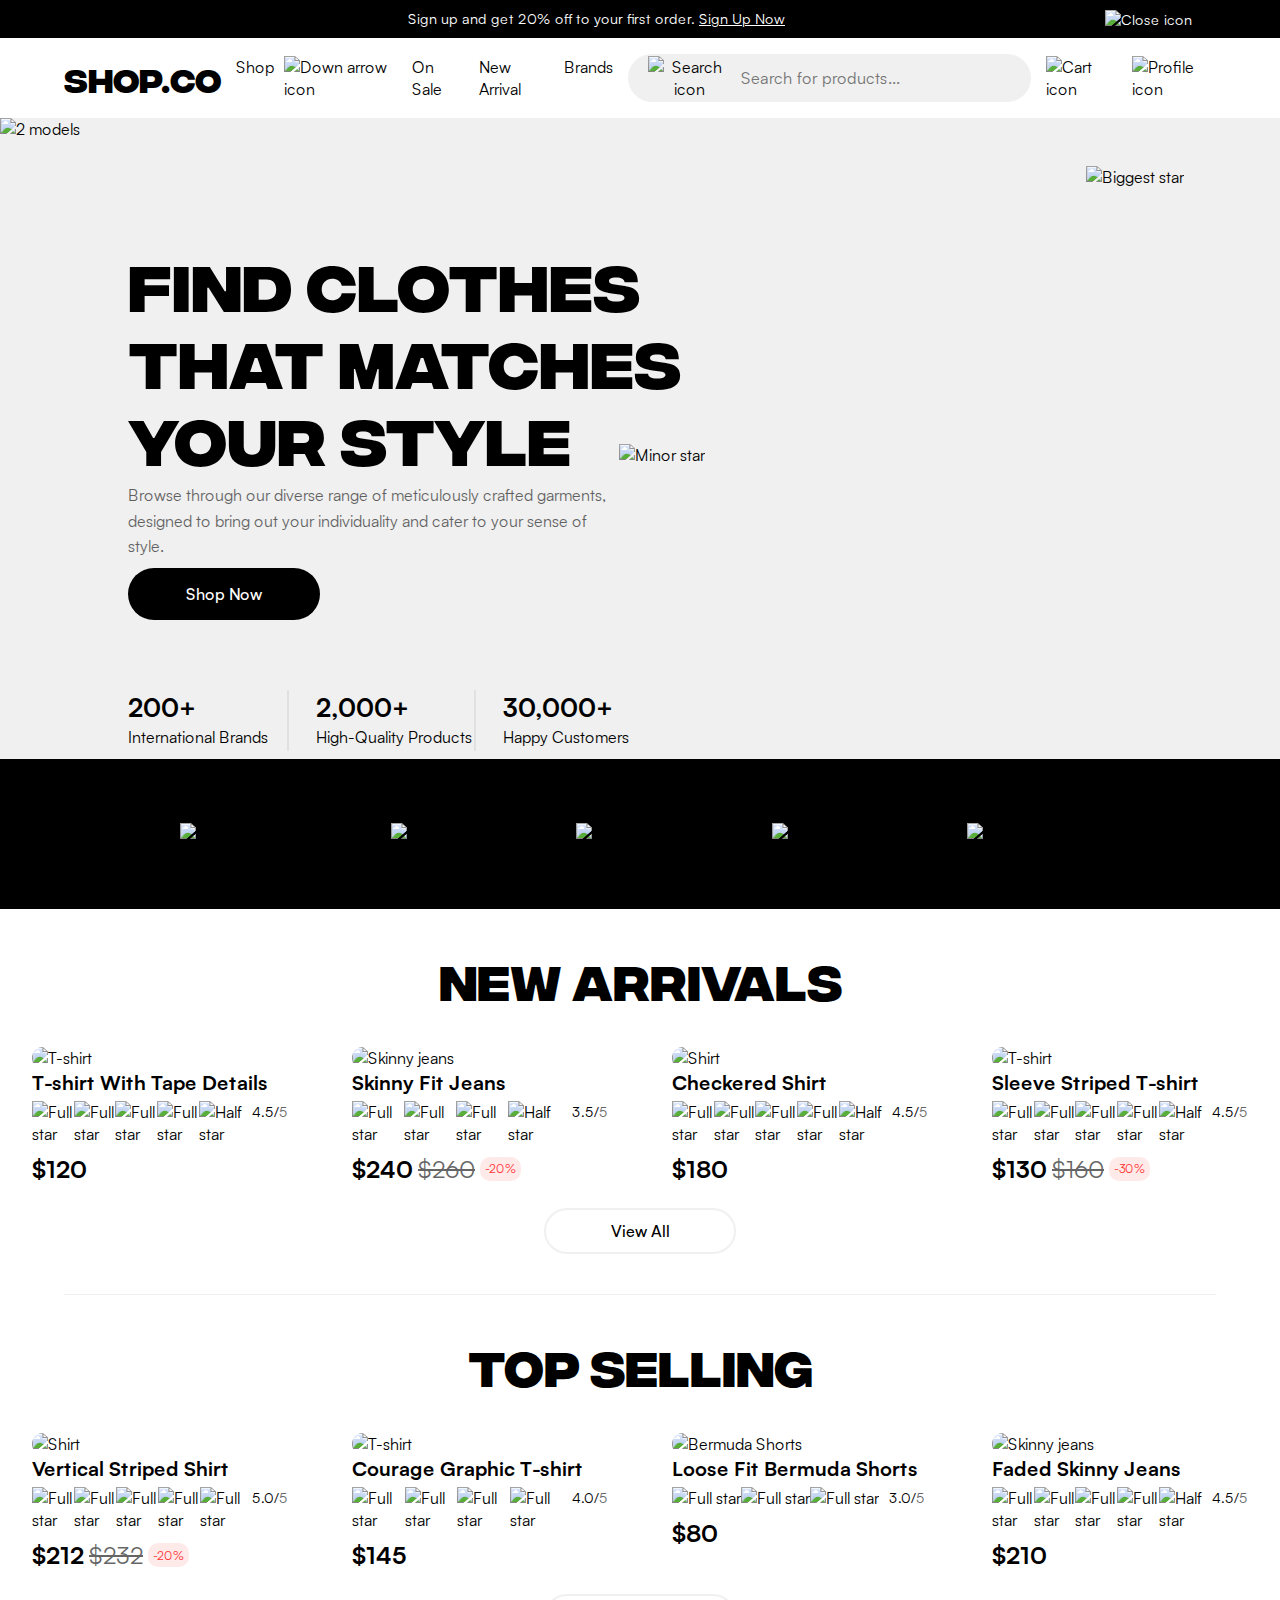
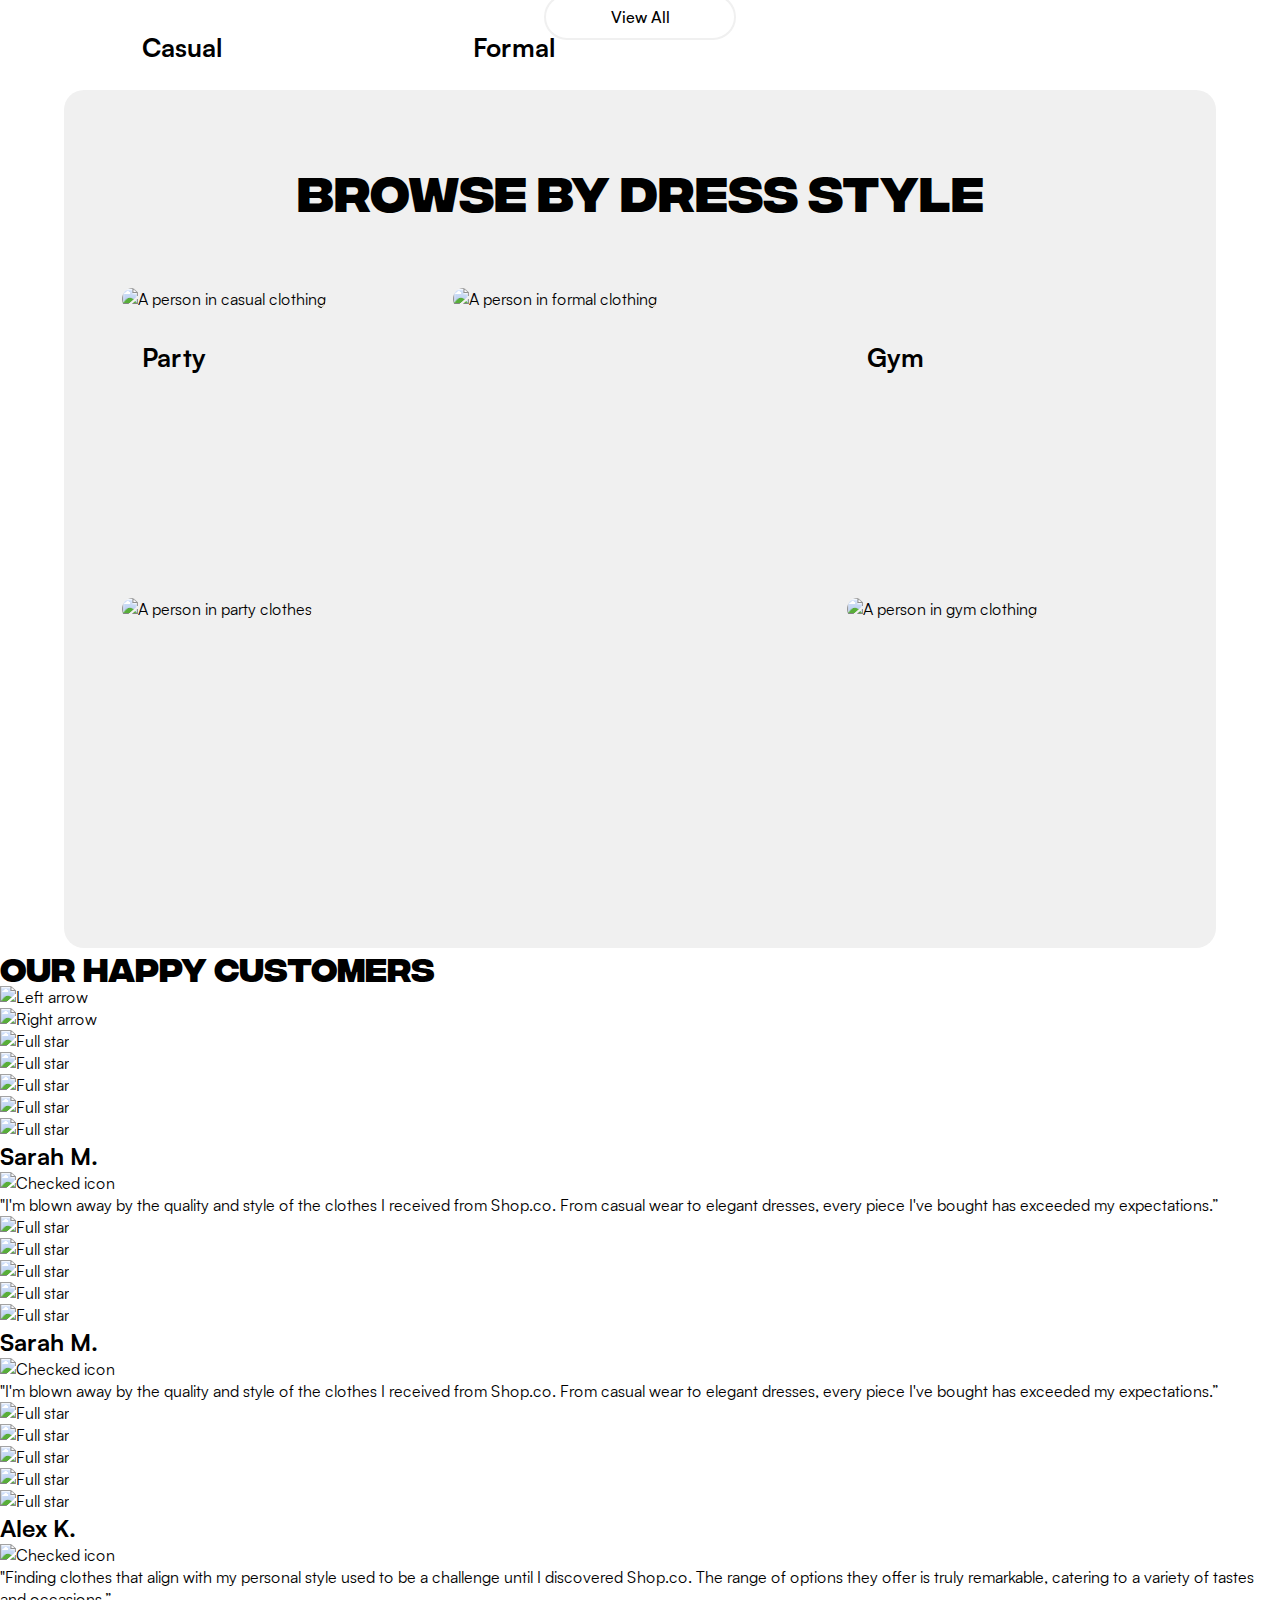
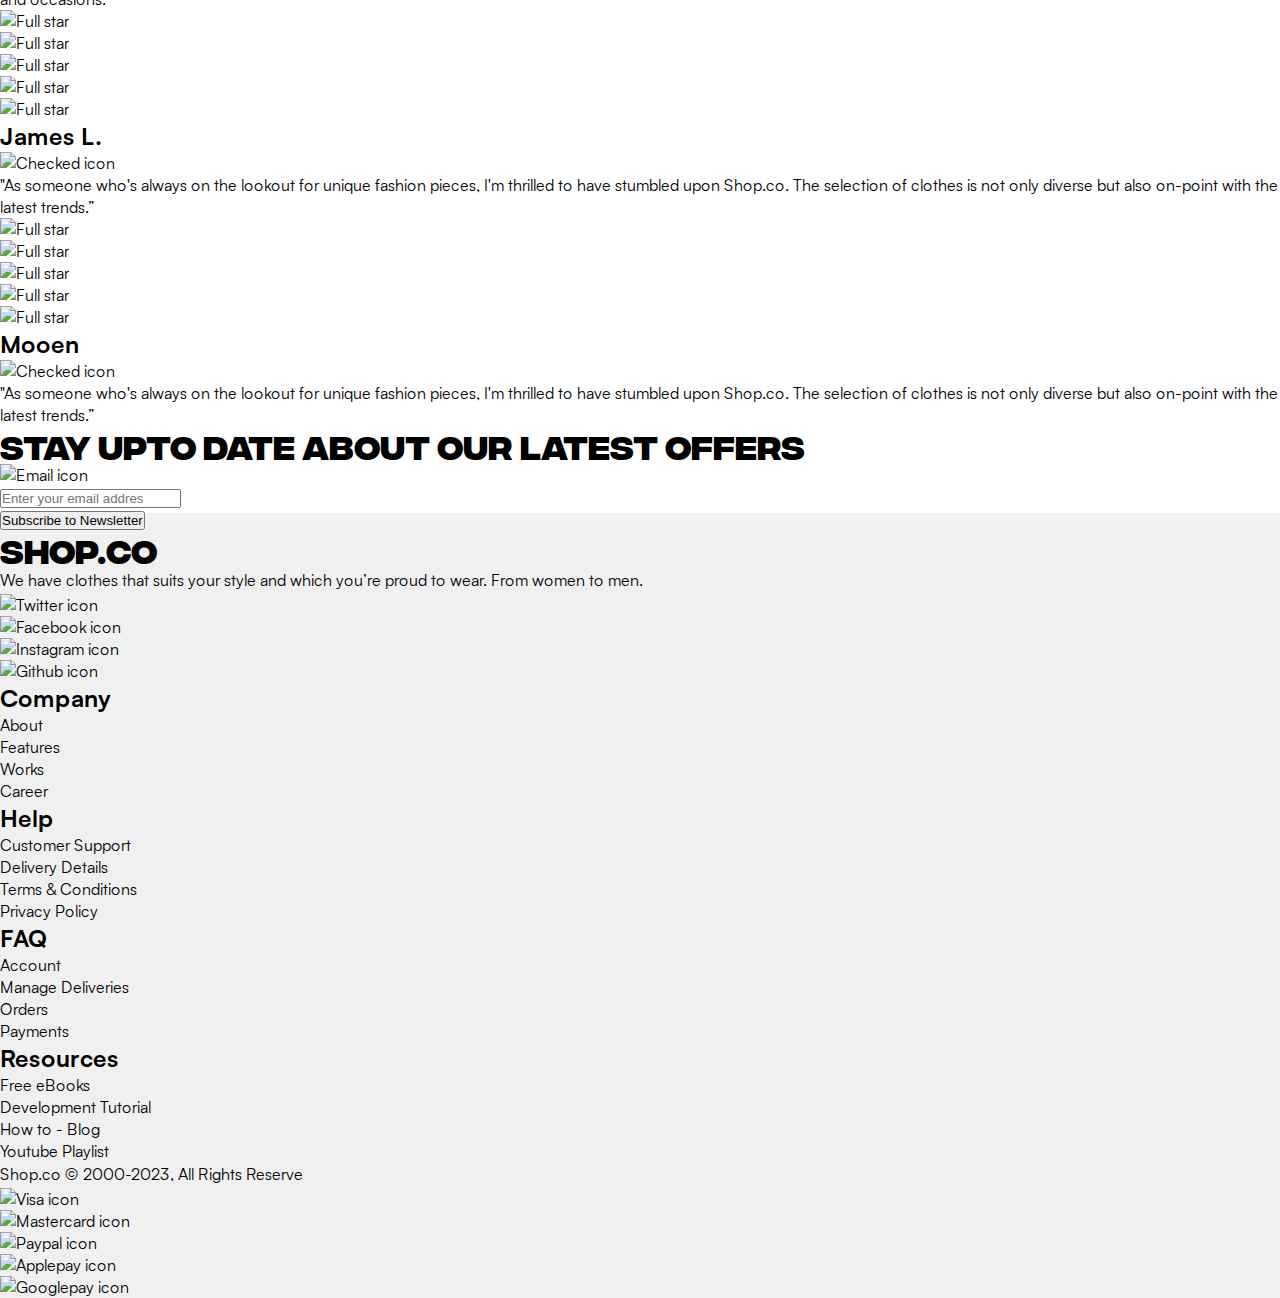
==== src/index.html @ 44ab6e9b "v1.5.2" ====
<!DOCTYPE html>
<html lang="pt-br">
<head>
    <meta charset="UTF-8">
    <meta name="viewport" content="width=device-width, initial-scale=1.0">
    <link rel="stylesheet" href="style.css">
    <link rel="shortcut icon" href="./assets/Logo.svg" type="image/x-icon">
    <title>SHOP.CO - Home</title>
</head>

<!--Header Section-->
<header id="header">
    <article class="promotion">
        <p>
            Sign up and get 20% off to your first order.
            <a href="#newsletter">Sign Up Now</a>
        </p>
        <figure>
            <img src="./assets/Close.svg" alt="Close icon"/>
        </figure>
    </article>

    <article class="header-main">
        <article class="logo-container">
            <figure>
                <img src="./assets/Menu_hamburguer.svg" alt="Menu icon"/>
            </figure>
            <h1 class="logo">SHOP.CO</h1>
        </article>
  
        <nav class="links">
            <ul>
                <li>
                    <div class="shop">
                        <a href="#">Shop</a>
                        <figure>
                            <img src="./assets/Down_arrow.svg" alt="Down arrow icon"/>
                        </figure>
                    </div>
                </li>
                <li><a href="#">On Sale</a></li>
                <li><a href="#">New Arrival</a></li>
                <li><a href="#">Brands</a></li>
            </ul>
        </nav>
  
        <form class="search-bar" action="/search">
            <div class="search-container">
                <figure>
                    <img src="./assets/Search.svg" alt="Search icon"/>
                </figure>
                <input type="text" name="q" placeholder="Search for products..."/>
            </div>
        </form>
  
        <aside class="icons">
            <figure><img src="./assets/Search_black.svg" alt="Search icon"/></figure>
            <figure><img src="./assets/Cart.svg" alt="Cart icon"/></figure>
            <figure><img src="./assets/Profile.svg" alt="Profile icon"/></figure>
        </aside>
    </article>
</header>

<body>
    <!--Presentation Section-->
    <section id="presentation">
        <article class="text-presentation">
            <h1>FIND CLOTHES THAT MATCHES YOUR STYLE</h1>
            <p class="text">
              Browse through our diverse range of meticulously crafted garments, designed
              to bring out your individuality and cater to your sense of style.
            </p>
        </article>
    
        <div class="button-shop">
            <a href="#">Shop Now</a>
        </div>
        <ul class="informations">
            <li>
                <h2>200+</h2>
                <p>International Brands</p>
            </li>
            <li>
                <h2>2,000+</h2>
                <p>High-Quality Products</p>
            </li>
            <li>
                <h2>30,000+</h2>
                <p>Happy Customers</p>
            </li>
        </ul>
    
        <article class="banner">
            <figure class="figure-banner">
                <img class="background-img" src="./assets/2_people.png" alt="2 models"/>
            </figure>
            <div class="stars">
                <figure><img src="./assets/Minor_star.svg" alt="Minor star"/></figure>
                <figure><img src="./assets/Biggest_star.svg" alt="Biggest star"/></figure>
            </div>
        </article>
    
        <article class="brands">
            <figure><img src="./assets/Versace.svg" alt="Versace logo"/></figure>
            <figure><img src="./assets/Zara.svg" alt="Zara logo"/></figure>
            <figure><img src="./assets/Gucci.svg" alt="Gucci logo"/></figure>
            <figure><img src="./assets/Prada.svg" alt="Prada logo"/></figure>
            <figure><img src="./assets/Calvin_Klein.svg" alt="Calvin Klein logo"/></figure>
            <figure><img src="./assets/Versace_mobile.svg" alt="Versace logo"/></figure>
            <figure><img src="./assets/Zara_mobile.svg" alt="Zara logo"/></figure>
            <figure><img src="./assets/Gucci_mobile.svg" alt="Gucci logo"/></figure>
            <figure><img src="./assets/Prada_mobile.svg" alt="Prada logo"/></figure>
            <figure><img src="./assets/CK_mobile.svg" alt="Calvin Klein logo"/></figure>
        </article>
    </section>
    
    <!--New Arrivals Section-->
    <section id="new-arrivals">
        <h1>New Arrivals</h1>
        <article class="products">
            <article class="product-1">
                <figure class="product-img">
                    <img src="./assets/image1_new.png" alt="T-shirt"/>
                </figure>
                <h2>T-shirt With Tape Details</h2>
                <ul class="rating">
                    <li>
                        <figure><img src="./assets/Full_star.svg" alt="Full star"/></figure>
                    </li>
                    <li>
                        <figure><img src="./assets/Full_star.svg" alt="Full star"/></figure>
                    </li>
                    <li>
                        <figure><img src="./assets/Full_star.svg" alt="Full star"/></figure>
                    </li>
                    <li>
                        <figure><img src="./assets/Full_star.svg" alt="Full star"/></figure>
                    </li>
                    <li>
                        <figure><img src="./assets/Half_star.svg" alt="Half star"/></figure>
                    </li>
                    <li>
                        <p>4.5/<span class="max-rating">5</span></p>
                    </li>
                </ul>
                <p class="price">$120</p>
            </article>

            <article class="product-2">
                <figure class="product-img">
                    <img src="./assets/image2_new.png" alt="Skinny jeans"/>
                </figure>
                <h2>Skinny Fit Jeans</h2>
                <ul class="rating">
                    <li>
                        <figure><img src="./assets/Full_star.svg" alt="Full star"/></figure>
                    </li>
                    <li>
                        <figure><img src="./assets/Full_star.svg" alt="Full star"/></figure>
                    </li>
                    <li>
                        <figure><img src="./assets/Full_star.svg" alt="Full star"/></figure>
                    </li>
                    <li>
                        <figure><img src="./assets/Half_star.svg" alt="Half star"/></figure>
                    </li>
                    <li>
                        <p>3.5/<span class="max-rating">5</span></p>
                    </li>
                </ul>
                <div class="price">
                    <p>$240</p>
                    <p>$260</p>
                    <p>-20%</p>
                </div>
            </article>

            <article class="product-3">
                <figure class="product-img">
                    <img src="./assets/image3_new.png" alt="Shirt"/>
                </figure>
                <h2>Checkered Shirt</h2>
                <ul class="rating">
                    <li>
                        <figure><img src="./assets/Full_star.svg" alt="Full star"/></figure>
                    </li>
                    <li>
                        <figure><img src="./assets/Full_star.svg" alt="Full star"/></figure>
                    </li>
                    <li>
                        <figure><img src="./assets/Full_star.svg" alt="Full star"/></figure>
                    </li>
                    <li>
                        <figure><img src="./assets/Full_star.svg" alt="Full star"/></figure>
                    </li>
                    <li>
                        <figure><img src="./assets/Half_star.svg" alt="Half star"/></figure>
                    </li>
                    <li>
                        <p>4.5/<span class="max-rating">5</span></p>
                    </li>
                </ul>
                <p class="price">$180</p>
            </article>

            <article class="product-4">
                <figure class="product-img">
                    <img src="./assets/image4_new.png" alt="T-shirt"/>
                </figure>
                <h2>Sleeve Striped T-shirt</h2>
                <ul class="rating">
                <li>
                    <figure><img src="./assets/Full_star.svg" alt="Full star"/></figure>
                </li>
                <li>
                    <figure><img src="./assets/Full_star.svg" alt="Full star"/></figure>
                </li>
                <li>
                    <figure><img src="./assets/Full_star.svg" alt="Full star"/></figure>
                </li>
                <li>
                    <figure><img src="./assets/Full_star.svg" alt="Full star"/></figure>
                </li>
                <li>
                    <figure><img src="./assets/Half_star.svg" alt="Half star" /></figure>
                </li>
                <li>
                    <p>4.5/<span class="max-rating">5</span></p>
                </li>
                </ul>
                <div class="price">
                    <p>$130</p>
                    <p>$160</p>
                    <p>-30%</p>
                </div>
            </article>
        </article>
        <a class="view-all" href="#">View All</a>
        <div class="bar"></div>
    </section>
    
    <!--Top Selling Section-->
    <section id="top-selling">
        <h1>Top Selling</h1>
        <article class="products">
            <article class="product-1">
                <figure class="product-img"><img src="./assets/image1_top.png" alt="Shirt"/></figure>
                <h2>Vertical Striped Shirt</h2>
                <ul class="rating">
                    <li>
                        <figure><img src="./assets/Full_star.svg" alt="Full star"/></figure>
                    </li>
                    <li>
                        <figure><img src="./assets/Full_star.svg" alt="Full star"/></figure>
                    </li>
                    <li>
                        <figure><img src="./assets/Full_star.svg" alt="Full star"/></figure>
                    </li>
                    <li>
                        <figure><img src="./assets/Full_star.svg" alt="Full star"/></figure>
                    </li>
                    <li>
                        <figure><img src="./assets/Full_star.svg" alt="Full star"/></figure>
                    </li>
                    <li>
                        <p>5.0/<span class="max-rating">5</span></p>
                    </li>
                </ul>
                <div class="price">
                    <p>$212</p>
                    <p>$232</p>
                    <p>-20%</p>
                </div>
            </article>

            <article class="product-2">
                <figure class="product-img"><img src="./assets/image2_top.png" alt="T-shirt"/></figure>
                <h2>Courage Graphic T-shirt</h2>
                <ul class="rating">
                    <li>
                        <figure><img src="./assets/Full_star.svg" alt="Full star"/></figure>
                    </li>
                    <li>
                        <figure><img src="./assets/Full_star.svg" alt="Full star"/></figure>
                    </li>
                    <li>
                        <figure><img src="./assets/Full_star.svg" alt="Full star"/></figure>
                    </li>
                    <li>
                        <figure><img src="./assets/Full_star.svg" alt="Full star"/></figure>
                    </li>
                    <li>
                        <p>4.0/<span class="max-rating">5</span></p>
                    </li>
                </ul>
                <p class="price">$145</p>
            </article>

            <article class="product-3">
                <figure class="product-img"><img src="./assets/image3_top.png" alt="Bermuda Shorts"/></figure>
                <h2>Loose Fit Bermuda Shorts</h2>
                <ul class="rating">
                    <li>
                        <figure><img src="./assets/Full_star.svg" alt="Full star"/></figure>
                    </li>
                    <li>
                        <figure><img src="./assets/Full_star.svg" alt="Full star"/></figure>
                    </li>
                    <li>
                        <figure><img src="./assets/Full_star.svg" alt="Full star"/></figure>
                    </li>
                    <li>
                        <p>3.0/<span class="max-rating">5</span></p>
                    </li>
                </ul>
                <p class="price">$80</p>
            </article>

            <article class="product-4">
                <figure class="product-img"><img src="./assets/image4_top.png" alt="Skinny jeans"/></figure>
                <h2>Faded Skinny Jeans</h2>
                <ul class="rating">
                    <li>
                        <figure><img src="./assets/Full_star.svg" alt="Full star"/></figure>
                    </li>
                    <li>
                        <figure><img src="./assets/Full_star.svg" alt="Full star"/></figure>
                    </li>
                    <li>
                        <figure><img src="./assets/Full_star.svg" alt="Full star"/></figure>
                    </li>
                    <li>
                        <figure><img src="./assets/Full_star.svg" alt="Full star"/></figure>
                    </li>
                    <li>
                        <figure><img src="./assets/Half_star.svg" alt="Half star"/></figure>
                    </li>
                    <li>
                        <p>4.5/<span class="max-rating">5</span></p>
                    </li>
                </ul>
                <p class="price">$210</p>
            </article>
        </article>
        <a class="view-all" href="#">View All</a>
    </section>

    <!--Browse Section-->
    <section id="browse">
        <h1>Browse by dress style</h1>
        <article class="categories">
            <article>
                <figure>
                    <img src="./assets/image1_category.png" alt="A person in casual clothing"/>
                    <figcaption>Casual</figcaption>
                </figure>
            </article>

            <article>
                <figure>
                    <img src="./assets/image2_category.png" alt="A person in formal clothing"/>
                    <figcaption>Formal</figcaption>
                </figure>
            </article>

            <article>
                <figure>
                    <img src="./assets/image3_category.png" alt="A person in party clothes"/>
                    <figcaption>Party</figcaption>
                </figure>
            </article>

            <article>
                <figure>
                    <img src="./assets/image4_category.png" alt="A person in gym clothing"/>
                    <figcaption>Gym</figcaption>
                </figure>
            </article>
        </article>
    </section>

    <!--Review Section-->
    <section id="review">
        <article class="title">
            <h1>Our happy customers</h1>
            <aside>
                <figure><img src="./assets/Arrow_left.svg" alt="Left arrow"/></figure>
                <figure><img src="./assets/Arrow_right.svg" alt="Right arrow"/></figure>
            </aside>
        </article>
    
        <article class="reviews">
            <article class="review-1 review">
                <ul class="stars">
                    <li>
                        <figure><img src="./assets/Full_star.svg" alt="Full star"/></figure>
                    </li>
                    <li>
                        <figure><img src="./assets/Full_star.svg" alt="Full star"/></figure>
                    </li>
                    <li>
                        <figure><img src="./assets/Full_star.svg" alt="Full star"/></figure>
                    </li>
                    <li>
                        <figure><img src="./assets/Full_star.svg" alt="Full star"/></figure>
                    </li>
                    <li>
                        <figure><img src="./assets/Full_star.svg" alt="Full star"/></figure>
                    </li>
                </ul>
                <div class="user">
                    <h2>Sarah M.</h2>
                    <figure><img src="./assets/Checked.svg" alt="Checked icon"/></figure>
                </div>
                <blockquote>
                    "I'm blown away by the quality and style of the clothes I received from
                    Shop.co. From casual wear to elegant dresses, every piece I've bought has
                    exceeded my expectations.”
                </blockquote>
            </article>
    
            <article class="review-2 review">
                <ul class="stars">
                    <li>
                        <figure><img src="./assets/Full_star.svg" alt="Full star"/></figure>
                    </li>
                    <li>
                        <figure><img src="./assets/Full_star.svg" alt="Full star"/></figure>
                    </li>
                    <li>
                        <figure><img src="./assets/Full_star.svg" alt="Full star"/></figure>
                    </li>
                    <li>
                        <figure><img src="./assets/Full_star.svg" alt="Full star"/></figure>
                    </li>
                    <li>
                        <figure><img src="./assets/Full_star.svg" alt="Full star"/></figure>
                    </li>
                </ul>
                <div class="user">
                    <h2>Sarah M.</h2>
                    <figure><img src="./assets/Checked.svg" alt="Checked icon"/></figure>
                </div>
                <blockquote>
                    "I'm blown away by the quality and style of the clothes I received from
                    Shop.co. From casual wear to elegant dresses, every piece I've bought has
                    exceeded my expectations.”
                </blockquote>
            </article>
    
            <article class="review-3 review">
                <ul class="stars">
                    <li>
                        <figure><img src="./assets/Full_star.svg" alt="Full star"/></figure>
                    </li>
                    <li>
                        <figure><img src="./assets/Full_star.svg" alt="Full star"/></figure>
                    </li>
                    <li>
                        <figure><img src="./assets/Full_star.svg" alt="Full star"/></figure>
                    </li>
                    <li>
                        <figure><img src="./assets/Full_star.svg" alt="Full star"/></figure>
                    </li>
                    <li>
                        <figure><img src="./assets/Full_star.svg" alt="Full star"/></figure>
                    </li>
                </ul>
                <div class="user">
                    <h2>Alex K.</h2>
                    <figure><img src="./assets/Checked.svg" alt="Checked icon"/></figure>
                </div>
                <blockquote>
                    "Finding clothes that align with my personal style used to be a challenge
                    until I discovered Shop.co. The range of options they offer is truly
                    remarkable, catering to a variety of tastes and occasions.”
                </blockquote>
            </article>
    
            <article class="review-4 review">
                <ul class="stars">
                    <li>
                        <figure><img src="./assets/Full_star.svg" alt="Full star"/></figure>
                    </li>
                    <li>
                        <figure><img src="./assets/Full_star.svg" alt="Full star"/></figure>
                    </li>
                    <li>
                        <figure><img src="./assets/Full_star.svg" alt="Full star"/></figure>
                    </li>
                    <li>
                        <figure><img src="./assets/Full_star.svg" alt="Full star"/></figure>
                    </li>
                    <li>
                        <figure><img src="./assets/Full_star.svg" alt="Full star"/></figure>
                    </li>
                </ul>
                <div class="user">
                    <h2>James L.</h2>
                    <figure><img src="./assets/Checked.svg" alt="Checked icon"/></figure>
                </div>
                <blockquote>
                    "As someone who's always on the lookout for unique fashion pieces, I'm
                    thrilled to have stumbled upon Shop.co. The selection of clothes is not
                    only diverse but also on-point with the latest trends.”
                </blockquote>
            </article>
    
            <article class="review-5 review">
                <ul class="stars">
                    <li>
                        <figure><img src="./assets/Full_star.svg" alt="Full star"/></figure>
                    </li>
                    <li>
                        <figure><img src="./assets/Full_star.svg" alt="Full star"/></figure>
                    </li>
                    <li>
                        <figure><img src="./assets/Full_star.svg" alt="Full star"/></figure>
                    </li>
                    <li>
                        <figure><img src="./assets/Full_star.svg" alt="Full star"/></figure>
                    </li>
                    <li>
                        <figure><img src="./assets/Full_star.svg" alt="Full star"/></figure>
                    </li>
                </ul>
                <div class="user">
                    <h2>Mooen</h2>
                    <figure><img src="./assets/Checked.svg" alt="Checked icon"/></figure>
                </div>
                <blockquote>
                    "As someone who's always on the lookout for unique fashion pieces, I'm
                    thrilled to have stumbled upon Shop.co. The selection of clothes is not
                    only diverse but also on-point with the latest trends.”
                </blockquote>
            </article>
        </article>
    </section>
    
    <script src="script.js"></script>
</body>

<!--Footer Section-->
<footer id="footer">
    <article class="newsletter">
        <h1>Stay upto date about our latest offers</h1>
        <form id="formEmail">
            <div class="email-container">
                <figure><img src="./assets/Email.svg" alt="Email icon"/></figure>
                <input type="email" id="inputEmail" placeholder="Enter your email addres"/>
            </div>
            <button id="emailBtn">Subscribe to Newsletter</button>
        </form>
    </article>

    <article class="informations">
        <article class="company-information">
            <h1>Shop.co</h1>
            <p>
                We have clothes that suits your style and which you’re proud to wear.
                From women to men.
            </p>
            <ul class="socials">
                <li>
                    <figure><a href="#"><img src="./assets/Twitter.svg" alt="Twitter icon"/></a></figure>
                </li>
                <li>
                    <figure><a href="#"><img src="./assets/Facebook.svg" alt=" Facebook icon"/></a></figure>
                </li>
                <li>
                    <figure><a href="#"><img src="./assets/Instagram.svg" alt="Instagram icon"/></a></figure>
                </li>
                <li>
                    <figure><a href="#"><img src="./assets/Github.svg" alt="Github icon"/></a></figure>
                </li>
            </ul>
        </article>

        <article class="company info-footer">
            <h2>Company</h2>
            <nav>
                <ul>
                    <li><a href="#">About</a></li>
                    <li><a href="#">Features</a></li>
                    <li><a href="#">Works</a></li>
                    <li><a href="#">Career</a></li>
                </ul>
            </nav>
        </article>

        <article class="help info-footer">
            <h2>Help</h2>
            <nav>
                <ul>
                    <li><a href="#">Customer Support</a></li>
                    <li><a href="#">Delivery Details</a></li>
                    <li><a href="#">Terms & Conditions</a></li>
                    <li><a href="#">Privacy Policy</a></li>
                </ul>
            </nav>
        </article>

        <article class="faq info-footer">
            <h2>FAQ</h2>
            <nav>
                <ul>
                    <li><a href="#">Account</a></li>
                    <li><a href="#">Manage Deliveries</a></li>
                    <li><a href="#">Orders</a></li>
                    <li><a href="#">Payments</a></li>
                </ul>
            </nav>
        </article>

        <article class="resources info-footer">
            <h2>Resources</h2>
            <nav>
                <ul>
                    <li><a href="#">Free eBooks</a></li>
                    <li><a href="#">Development Tutorial</a></li>
                    <li><a href="#">How to - Blog</a></li>
                    <li><a href="#">Youtube Playlist</a></li>
                </ul>
            </nav>
        </article>
    </article>

    <aside class="last">
        <p>Shop.co &copy; 2000-2023, All Rights Reserve</p>
        <div class="payments-methods">
            <figure><img src="./assets/Visa.svg" alt="Visa icon"/></figure>
            <figure><img src="./assets/Mastercard.svg" alt="Mastercard icon"/></figure>
            <figure><img src="./assets/Paypal.svg" alt="Paypal icon"/></figure>
            <figure><img src="./assets/Apple_pay.svg" alt="Applepay icon"/></figure>
            <figure><img src="./assets/Google_pay.svg" alt="Googlepay icon"/></figure>
        </div>
    </aside>
</footer>
</html>
---- src/style.css ----
/**
 * @license
 *
 * Font Family: Satoshi
 * Designed by: Deni Anggara
 * URL: https://www.fontshare.com/fonts/satoshi
 * © 2022 Indian Type Foundry
 *
 * Font Styles:
 * Satoshi Variable(Variable font)
 * Satoshi Variable Italic(Variable font)
 * Satoshi Light
 * Satoshi Light Italic
 * Satoshi Regular
 * Satoshi Italic
 * Satoshi Medium
 * Satoshi Medium Italic
 * Satoshi Bold
 * Satoshi Bold Italic
 * Satoshi Black
 * Satoshi Black Italic
 *
*/

/**
* This is a variable font
* You can controll variable axes as shown below:
* font-variation-settings: 'wght' 900.0;
*
* available axes:

* 'wght' (range from 300.0 to 900.0)

*/

/*variables*/

@font-face {
    font-family: "Satoshi-Variable";
    src: url("fonts/Satoshi/Satoshi-Variable.woff2") format("woff2"),
      url("fonts/Satoshi/Satoshi-Variable.woff") format("woff"),
      url("fonts/Satoshi/Satoshi-Variable.ttf") format("truetype");
    font-weight: 300 900;
    font-display: swap;
    font-style: normal;
}

@font-face {
    font-family: "Integral-Bold";
    src: url("fonts/Integral_CF/Fontspring-DEMO-integralcf-bold.otf")
      format("opentype");
    font-weight: 700;
    font-display: swap;
    font-style: normal;
}

:root {
    --white-color: #fff;
    --black-color: #000;
    --gray-color: #f0f0f0;
  
    --font-primary: "Satoshi-Variable";
    --font-secondary: "Integral-Bold";
  }

/*reset*/

* {
    margin: 0;
    padding: 0;
    box-sizing: border-box;
}
  
  body {
    font-family: var(--font-primary);
    background: var(--white-color);
    color: var(--black-color);
}
  
  ul {
    list-style: none;
}
  
  a {
    color: var(--black-color);
    text-decoration: none;
}

/*typography*/

h1 {
    font-family: var(--font-secondary);
    font-weight: bold;
}
  
  p {
    line-height: 1.6;
}

/*header*/

header {
    & .promotion {
        height: 34px;
        background-color: var(--black-color);
        color: var(--white-color);
        display: flex;
        justify-content: center;
        align-items: center;
        font-size: clamp(0.8rem, 2vw, 0.9rem);
  
        & a {
            color: var(--white-color);
            text-decoration: underline;
        }
  
        & figure {
            display: none;
        }
    }
  
    & .header-main {
        display: flex;
        align-items: center;
        justify-content: space-between;
        max-width: 90%;
        height: 80px;
        margin: 0 auto;
    
        & .logo-container {
            display: flex;
            gap: 25px;
            align-items: center;
            height: 30px;
    
            & figure {
                display: flex;
                align-items: end;
                height: 100%;
                & img {
                    width: 24px;
                    height: 24px;
                    cursor: pointer;
                }
            }
  
            & .logo {
                height: auto;
                font-size: clamp(1.7rem, 3vw, 2rem);
            }
        }
  
        & .icons {
            display: flex;
            gap: 15px;
    
            & figure {
                & img {
                    width: 24px;
                    height: 24px;
                    cursor: pointer;
                }
            }
        }
  
        & .links {
            display: none;
        }
    
        & .search-bar {
            text-align: center;
            display: none;
        }
    }
}
  
@media screen and (min-width: 991.88px) {
    header {
        & .promotion {
            height: 38px;
            & figure {
                display: flex;
                position: relative;
                left: 25%;
                cursor: pointer;
            }
        }
  
        & .header-main {
            justify-content: space-around;
            gap: 15px;
    
            & .logo-container {
                & figure {
                    display: none;
                }
            }
  
            & .links {
                display: flex;

                & ul {
                    display: flex;
                    gap: 20px;
                    & li {
                        & .shop {
                            display: flex;
                            gap: 10px;
                            cursor: pointer;
                        }
                    }
                }
            }
  
            & .search-bar {
                display: flex;
                min-width: clamp(10%, 40vw, 35%);
        
                & .search-container {
                    display: flex;
                    background-color: var(--gray-color);
                    height: 48px;
                    border-radius: 40px;
                    align-items: center;
                    width: 100%;
        
                    & figure {
                        padding-left: 20px;
                    }
    
                    & input {
                        height: 30px;
                        padding: 0 10px;
                        border: none;
                        background-color: transparent;
                        font-family: "Satoshi-Variable";
                        font-size: 1.02rem;
                        outline: none;
                        width: 90%;
                    }
                }
            }
  
            & .icons {
                & figure:nth-child(1) {
                    display: none;
                }
            }
        }
    }
}

/*presentation*/

#presentation {
    background-color: var(--gray-color);
    display: flex;
    flex-direction: column;
  
    & .text-presentation {
        max-width: 90%;
        margin: 0 auto;
        & h1 {
            font-size: clamp(2.25rem, 5vw, 4rem);
            padding: 50px 40px 10px 0;
        }
  
        & p.text {
            padding: 0 10px 20px 0;
            font-size: clamp(0.875rem, 2vw, 1rem);
            opacity: 60%;
        }
    }
  
    & .button-shop {
        width: 90%;
        margin: 0 auto;
        & a {
            height: 52px;
            background-color: var(--black-color);
            border-radius: 50px;
            display: flex;
            justify-content: center;
            align-items: center;
            font-weight: 500;
            cursor: pointer;
            color: var(--white-color);
        }
    }
  
    & .informations {
        display: flex;
        margin: 0 auto;
        flex-wrap: wrap;
        justify-content: center;
        padding-top: 20px;
    
        & li:nth-child(1),
        li:nth-child(2) {
            min-width: 40%;
            max-width: 50%;
        }
  
        & li:nth-child(1) {
            border-right: 2px solid #00000010;
            padding-right: 8%;
        }
    
        & li:nth-child(2) {
            padding-left: 10%;
        }
  
        & li:nth-child(3) {
            max-width: 100%;
            margin: 0 auto;
            padding-top: 20px;
        }
  
        & li {
            & h2 {
                font-size: clamp(1.5rem, 2vw, 2.5rem);
            }
  
            & p {
                font-size: clamp(0.75rem, 2vw, 1rem);
            }
        }
    }
  
    & .banner {
        max-height: 448px;
        & .figure-banner {
            height: 448px;
            max-width: 100%;
            & .background-img {
                width: 100%;
                height: 448px;
                object-fit: cover;
                object-position: 89%;
            }
        }
  
        & .stars {
            display: flex;
            max-width: clamp(85%, 50vh, 90%);
            min-height: 150px;
            margin: 0 auto;
            justify-content: end;
            position: relative;
            top: -400px;
  
            & figure {
                & img {
                    width: auto;
                }
            }
  
            & figure:nth-child(1) {
                align-self: flex-end;
                padding-right: 225px;
                & img {
                    max-width: 44px;
                }
            }
  
            & figure:nth-child(2) {
                & img {
                    max-width: 76px;
                }
            }
        }
    }
  
    & .brands {
        background-color: var(--black-color);
        display: flex;
        justify-content: center;
        gap: 15px 8%;
        align-items: center;
        height: 150px;
        flex-wrap: wrap;
        padding: 40px 0;
    
        & figure:nth-child(1),
        figure:nth-child(2),
        figure:nth-child(3),
        figure:nth-child(4),
        figure:nth-child(5) {
            display: none;
        }
    }
}
  
@media screen and (min-width: 991.88px) {
    #presentation {
        & .text-presentation {
            max-width: 60%;
            padding: 115px 40px 0 10%;
            margin: 0;
            & h1 {
                padding: 10px 0;
                height: 250px;
            }
  
            & p.text {
                padding: 0;
                padding-right: 20%;
                height: 85px;
            }
        }
  
        & .button-shop {
            max-width: clamp(250px, 100vw, 25%);
            margin: 0;
            padding-left: 10%;
        }
  
        & .informations {
            max-width: 55%;
            margin: 0;
            justify-content: start;
            flex-wrap: nowrap;
            padding: 70px 40px 8px 10%;
            gap: 5%;
  
            & li {
                padding: 0 !important;
                border-right: 2px solid #00000010 !important;
                min-width: 30% !important;
                max-width: 30% !important;
    
                & h2 {
                    width: 100%;
                }
    
                & p {
                    width: 100%;
                }
            }
  
            & li:nth-child(3) {
                margin: 0;
                border: none !important;
            }
        }
  
        .text-presentation,
        .button-shop,
        .informations {
            position: relative;
            z-index: 2;
        }
  
        & .banner {
            position: absolute;
            width: 100%;
            height: 100%;
            z-index: 1;
    
            & figure {
                height: 100%;
    
                & .background-img {
                    height: 663px !important;
                }
            }
  
            & .stars {
                min-height: 300px;
    
                & figure:nth-child(1) {
                    align-self: flex-end;
                    padding-right: 35%;
                    & img {
                        max-width: initial;
                    }
                }
    
                & figure:nth-child(2) {
                    & img {
                        max-width: initial;
                    }
                }
            }
        }
  
        & .brands {
            background-color: var(--black-color);
            display: flex;
            justify-content: center;
            gap: 15px 8%;
            align-items: center;
            flex-wrap: wrap;
            padding: 40px 0;
  
            & figure:nth-child(1),
            figure:nth-child(2),
            figure:nth-child(3),
            figure:nth-child(4),
            figure:nth-child(5) {
                display: flex;
            }
  
            & figure:nth-child(6),
            figure:nth-child(7),
            figure:nth-child(8),
            figure:nth-child(9),
            figure:nth-child(10) {
                display: none;
            }
        }
    }
}
  
@media screen and (min-width: 1422.88px) {
    & .text-presentation {
        padding-top: 70px !important;
    }
  
    & li {
        & h2 {
            font-size: 40px !important;
        }
  
        & p {
            font-size: 16px !important;
        }
    }
  
    .informations {
        padding-bottom: 55px !important;
    }
}

/*new arrivals*/

#new-arrivals {
    display: flex;
    flex-wrap: wrap;
  
    & h1 {
        padding: 40px 0;
        text-align: center;
        min-width: 100%;
        flex-grow: 2;
        font-size: clamp(32px, 4vw, 48px);
    }
  
    & .products {
        display: flex;
        width: 100%;
        overflow: hidden;
        position: relative;
        justify-content: space-around;
        margin-bottom: 20px;
  
        & .product-3,
        .product-4 {
            display: none;
        }
  
        & .product-1,
        .product-2 {
            display: flex;
            flex-direction: column;
            max-width: 50%;
        }
  
        & .product-img {
            & img {
                min-width: 100%;
                height: 200px;
                border-radius: 20px;
            }
        }
  
        & .product-1 {
            margin: 0 20px;
        }
  
        & h2 {
            font-size: clamp(16px, 2vw, 20px);
        }
  
        & .rating {
            display: flex;
            margin: 5px 0;
    
            & p {
                margin-left: 10px;
                font-size: clamp(12px, 2vw, 14px);
    
                & span {
                    opacity: 60%;
                }
            }
        }
  
        & .price {
            font-size: clamp(20px, 2vw, 24px);
        }
  
        & p.price,
        div.price > p:nth-child(1) {
            font-weight: 700;
        }
  
        & div.price > p:nth-child(2) {
            text-decoration: line-through;
            opacity: 60%;
        }
  
        & div.price > p:nth-child(3) {
            font-size: clamp(10px, 2vw, 12px);
            align-self: center;
            color: #ff3333;
            background-color: #ff33331a;
            padding: 2.5px 5px;
            border-radius: 10px;
        }
  
        & div.price {
            display: flex;
            gap: 5px;
        }
    }
  
    & .view-all {
        width: 90%;
        border: 2px solid var(--gray-color);
        border-radius: 30px;
        margin: 0 auto;
        text-align: center;
        padding: 10px 0;
        font-weight: 500;
        font-size: clamp(14px, 2vw, 16px);
    }
  
    & .bar {
        width: 90%;
        margin: 0 auto;
        padding-bottom: 40px;
        border-bottom: 1px solid var(--gray-color);
    }
  }
  
@media screen and (min-width: 991.88px) {
    #new-arrivals {
        & .products {
            & .product-3,
            .product-4 {
                display: flex;
                flex-direction: column;
            }
  
            & .product-1 {
                margin: 0;
            }
  
            & .product-1,
            .product-2,
            .product-3,
            .product-4 {
                width: 20%;
            }
  
            & .product-img {
                width: 100%;
                & img {
                    width: 100%;
                    height: 225px;
                    border-radius: 20px;
                }
            }
        }
  
        & .view-all {
            width: 15%;
        }
    }
}
  
@media screen and (min-width: 1396.88px) {
    #new-arrivals {
        & .products {
            & .product-1,
            .product-2,
            .product-3,
            .product-4 {
                width: 20%;
            }
  
            & .product-img {
                width: 100%;
                & img {
                    height: 300px;
                }
            }
        }
    }
}

/*top selling*/

#top-selling {
    display: flex;
    flex-wrap: wrap;
  
    & h1 {
        padding: 40px 0;
        text-align: center;
        min-width: 100%;
        flex-grow: 2;
        font-size: clamp(32px, 4vw, 48px);
    }
  
    & .products {
        display: flex;
        width: 100%;
        overflow: hidden;
        position: relative;
        justify-content: space-around;
        margin-bottom: 20px;
  
        & .product-3,
        .product-4 {
            display: none;
        }
  
        & .product-1,
        .product-2 {
            display: flex;
            flex-direction: column;
            max-width: 50%;
        }
  
        & .product-img {
            & img {
                min-width: 100%;
                height: 200px;
                border-radius: 20px;
            }
        }
  
        & .product-1 {
            margin: 0 20px;
        }
  
        & h2 {
            font-size: clamp(16px, 2vw, 20px);
        }
  
        & .rating {
            display: flex;
            margin: 5px 0;
    
            & p {
                margin-left: 10px;
                font-size: clamp(12px, 2vw, 14px);
    
                & span {
                    opacity: 60%;
                }
            }
        }
  
        & .price {
            font-size: clamp(20px, 2vw, 24px);
        }
  
        & p.price,
        div.price > p:nth-child(1) {
            font-weight: 700;
        }
  
        & div.price > p:nth-child(2) {
            text-decoration: line-through;
            opacity: 60%;
        }
  
        & div.price > p:nth-child(3) {
            font-size: clamp(10px, 2vw, 12px);
            align-self: center;
            color: #ff3333;
            background-color: #ff33331a;
            padding: 2.5px 5px;
            border-radius: 10px;
        }
  
        & div.price {
            display: flex;
            gap: 5px;
        }
    }
  
    & .view-all {
        width: 90%;
        border: 2px solid var(--gray-color);
        border-radius: 30px;
        margin: 0 auto;
        text-align: center;
        padding: 10px 0;
        font-weight: 500;
        font-size: clamp(14px, 2vw, 16px);
    }
}
  
@media screen and (min-width: 991.88px) {
    #top-selling {
        & .products {
            & .product-3,
            .product-4 {
                display: flex;
                flex-direction: column;
            }
  
            & .product-1 {
                margin: 0;
            }
  
            & .product-1,
            .product-2,
            .product-3,
            .product-4 {
                width: 20%;
            }
  
            & .product-img {
                width: 100%;
                & img {
                    width: 100%;
                    height: 225px;
                    border-radius: 20px;
                }
            }
        }
  
        & .view-all {
            width: 15%;
        }
    }
  
    @media screen and (min-width: 1396.88px) {
        #top-selling {
            & .products {
                & .product-1,
                .product-2,
                .product-3,
                .product-4 {
                    width: 20%;
                }
  
                & .product-img {
                    width: 100%;
                    & img {
                        height: 300px;
                    }
                }
            }
        }
    }
}

/*browse*/

#browse {
    display: flex;
    flex-direction: column;
    width: 90%;
    margin: 0 auto;
    background-color: var(--gray-color);
    border-radius: 20px;
    margin-top: 50px;
  
    & h1 {
        padding: 40px 0;
        text-align: center;
        width: 80%;
        margin: 0 auto;
        flex-grow: 2;
        font-size: clamp(32px, 4vw, 48px);
    }
  
    & .categories {
        width: 100%;
  
        & figure {
            width: 90%;
            height: 210px;
            margin: 0 auto;
  
            & img {
                width: 100%;
                height: 190px;
                object-fit: cover;
                border-radius: 15px;
            }
  
            & figcaption {
                font-weight: 700;
                position: relative;
                top: -200px;
                font-size: clamp(24px, 2vw, 36px);
                padding: 20px;
            }
        }
    }
}
  
@media screen and (min-width: 991.88px) {
    #browse {
        flex-wrap: wrap;
  
        & h1 {
            padding: 70px 0;
        }
  
        & .categories {
            display: flex;
            flex-wrap: wrap;
            width: 90%;
            margin: 0 auto;
            gap: 0 15px;
            padding-bottom: 40px;
            justify-content: space-between;
    
            & article:nth-child(1),
            article:nth-child(4) {
                width: 30%;
            }
    
            & article:nth-child(2),
            article:nth-child(3) {
                width: 68%;
                justify-content: start;
            }
    
            & article {
                & figure {
                    margin: 0;
                    width: 100%;
                    height: 310px;
        
                    & img {
                        width: 100%;
                        height: 290px;
                    }
        
                    & figcaption {
                        top: -300px;
                    }
                }
            }
        }
    }
}

/*reviews*/

#reviews {
    width: 100%;
    display: flex;
    flex-direction: column;
    margin: 0 auto;
    padding: 50px 5%;
  
    & .title {
        display: flex;
        justify-content: space-between;
        width: 90%;
        margin: 0 auto;
  
        & h1 {
            font-size: clamp(32px, 2vw, 48px);
            width: 80%;
        }
  
        & aside {
            width: 70px;
            display: flex;
            align-items: end;
            justify-content: space-between;
    
            & figure {
                & img {
                    width: 24px;
                    height: 24px;
                }
            }
        }
    }
  
    & .reviews {
        margin-top: 30px;
        & .review {
            border: 1px solid var(--gray-color);
            padding: 20px;
            margin-bottom: 20px;
            border-radius: 30px;
    
            & .stars {
                display: flex;
                margin-bottom: 10px;
                gap: 3px;
    
                & li {
                    & figure {
                        & img {
                            width: 20px;
                            height: 20px;
                        }
                    }
                }
            }
    
            & .user {
                width: 150px;
                display: flex;
                align-items: center;
    
                & h2 {
                    font-size: clamp(16px, 2vw, 20px);
                    margin-right: 10px;
                    margin-bottom: 5px;
                }
            }
    
            & blockquote {
                font-size: clamp(14px, 2vw, 16px);
                opacity: 60%;
            }
        }
  
        & .review-2,
        .review-3,
        .review-4,
        .review-5 {
            display: none;
        }
    }
}
  
@media screen and (min-width: 991.88px) {
    #reviews {
        flex-direction: row;
        flex-wrap: wrap;
        padding: 60px 0;
        gap: 40px;
  
        & .reviews {
            display: flex;
            overflow: hidden;
            justify-content: center;
            gap: 20px;
    
            & .review {
                min-width: 28%;
                position: relative;
                padding: 30px;
            }
    
            & .review-2,
            .review-3,
            .review-4,
            .review-5 {
                display: flex;
                flex-direction: column;
            }
    
            & .review-1,
            .review-5 {
                filter: blur(2.5px);
            }
        }
    }
}

/*footer*/

#footer {
    width: 100%;
    background: linear-gradient(to bottom, #ffffff 10%, #f0f0f0 10%);
  
    & footer {
        width: 90%;
        margin: 0 auto;
        display: flex;
        flex-wrap: wrap;
  
        & .newsletter {
            width: 100%;
            background-color: var(--black-color);
            color: var(--white-color);
            padding: 20px;
            border-radius: 20px;
            margin-bottom: 30px;
    
            & h1 {
                font-size: clamp(32px, 2vw, 40px);
                margin-bottom: 30px;
            }
    
            & form {
                width: 95%;
                margin: 0 auto;
                font-size: clamp(14px, 3vw, 16px);
    
                & .email-container {
                    width: 100%;
                    height: 42px;
                    background-color: var(--white-color);
                    border-radius: 20px;
                    display: flex;
                    align-items: center;
                    padding: 0 15px;
        
                    & figure {
                        margin-right: 15px;
                        height: 24px;
        
                        & img {
                            width: 24px;
                            height: 24px;
                        }
                    }
    
                    & input {
                        border: none;
                        height: 90%;
                        outline: none;
                        font-family: var(--font-primary);
                        font-size: clamp(14px, 2vw, 16px);
                        width: 100%;
                    }
                }
    
                & button {
                    width: 100%;
                    height: 42px;
                    background-color: var(--white-color);
                    border-radius: 20px;
                    padding: 0 15px;
                    margin-top: 5px;
                    border: none;
                    font-family: var(--font-primary);
                    font-size: clamp(14px, 2vw, 16px);
                    font-weight: 600;
                }
            }
        }
  
        & .informations {
            width: 100%;
            display: flex;
            flex-wrap: wrap;
            & .company-information {
                width: 100%;
                display: flex;
                flex-direction: column;
                gap: 10px;
                & h1 {
                    font-size: clamp(29px, 2vw, 34px);
                }
        
                & p {
                    opacity: 60%;
                    font-size: 14px;
                }
        
                & .socials {
                    display: flex;
                    gap: 10px;
                    margin-top: 10px;
                    margin-bottom: 20px;
            
                    & li {
                        border: 2px solid #00000033;
                        background-color: var(--white-color);
                        border-radius: 50%;
                        width: 40px;
                        height: 40px;
                        display: flex;
                        align-items: center;
                        justify-content: center;
            
                        & figure {
                            height: 16px;
                            & img {
                                width: 16px;
                                height: 16px;
                            }
                        }
                    }
            
                    & li:nth-child(2) {
                        background-color: var(--black-color);
                    }
                }
            }
    
            & .info-footer {
                font-size: clamp(14px, 2vw, 16px);
                width: 50%;
                margin-bottom: 15px;
    
                & h2 {
                    letter-spacing: 1px;
                    font-weight: 500;
                    text-transform: uppercase;
                    font-size: clamp(14px, 2vw, 16px);
                    margin-bottom: 15px;
                }
    
                & li {
                    margin-bottom: 15px;
                    opacity: 60%;
                }
            }
    
            & .faq,
            .resources {
                padding-bottom: 30px;
                border-bottom: 2px solid #0000000e;
            }
        }
  
        & .last {
            width: 100%;
            display: flex;
            justify-content: center;
            flex-direction: column;
            padding-top: 15px;
            margin-bottom: 70px;
  
            & p {
                text-align: center;
                font-size: 14px;
                opacity: 60%;
                margin-bottom: 10px;
            }
  
            & .payments-methods {
                display: flex;
                gap: 10px;
                justify-content: center;
    
                & figure {
                    height: 26px;
                    & img {
                        width: 40px;
                        height: 26px;
                    }
                }
            }
        }
    }
}
  
@media screen and (min-width: 991.88px) {
    #footer {
        & footer {
            width: 85%;
            flex-wrap: wrap;
  
            & .newsletter {
                display: flex;
                padding: 40px 60px;
                justify-content: space-between;
                align-items: center;
  
                & h1 {
                    width: 50%;
                }
  
                & form {
                    display: flex;
                    flex-direction: column;
                    justify-self: end;
                    margin: 0;
                    width: 35%;
                }
            }
  
            & .informations {
                border-bottom: 2px solid #0000000e;
                & .company-information {
                    width: 20%;
                    margin-right: 8%;
                }
    
                & .info-footer {
                    width: 18%;
                }
    
                & .resources {
                    width: 13%;
                    margin-left: 5%;
                    border: none;
                }
    
                & .faq {
                    border: none;
                }
            }
        }
  
        & .last {
            flex-direction: row;
            justify-content: space-between;
        }
    }
}
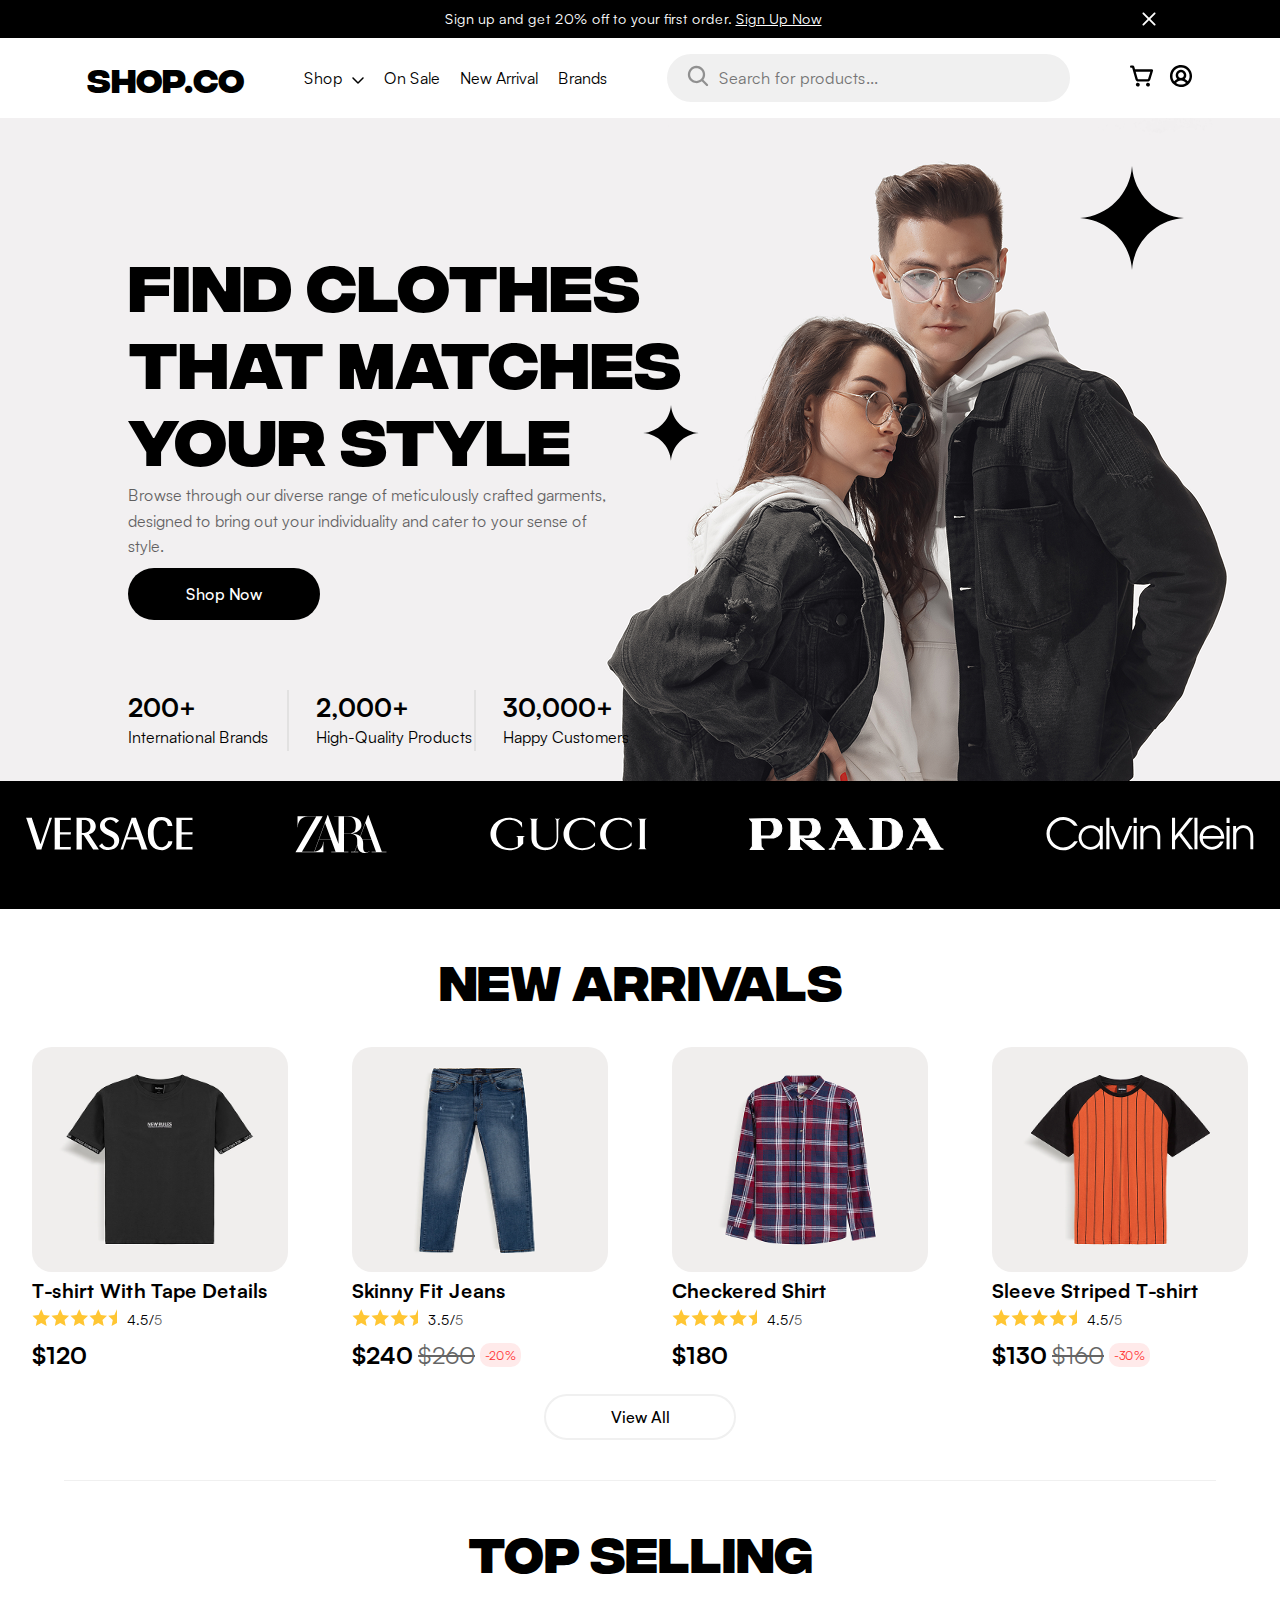
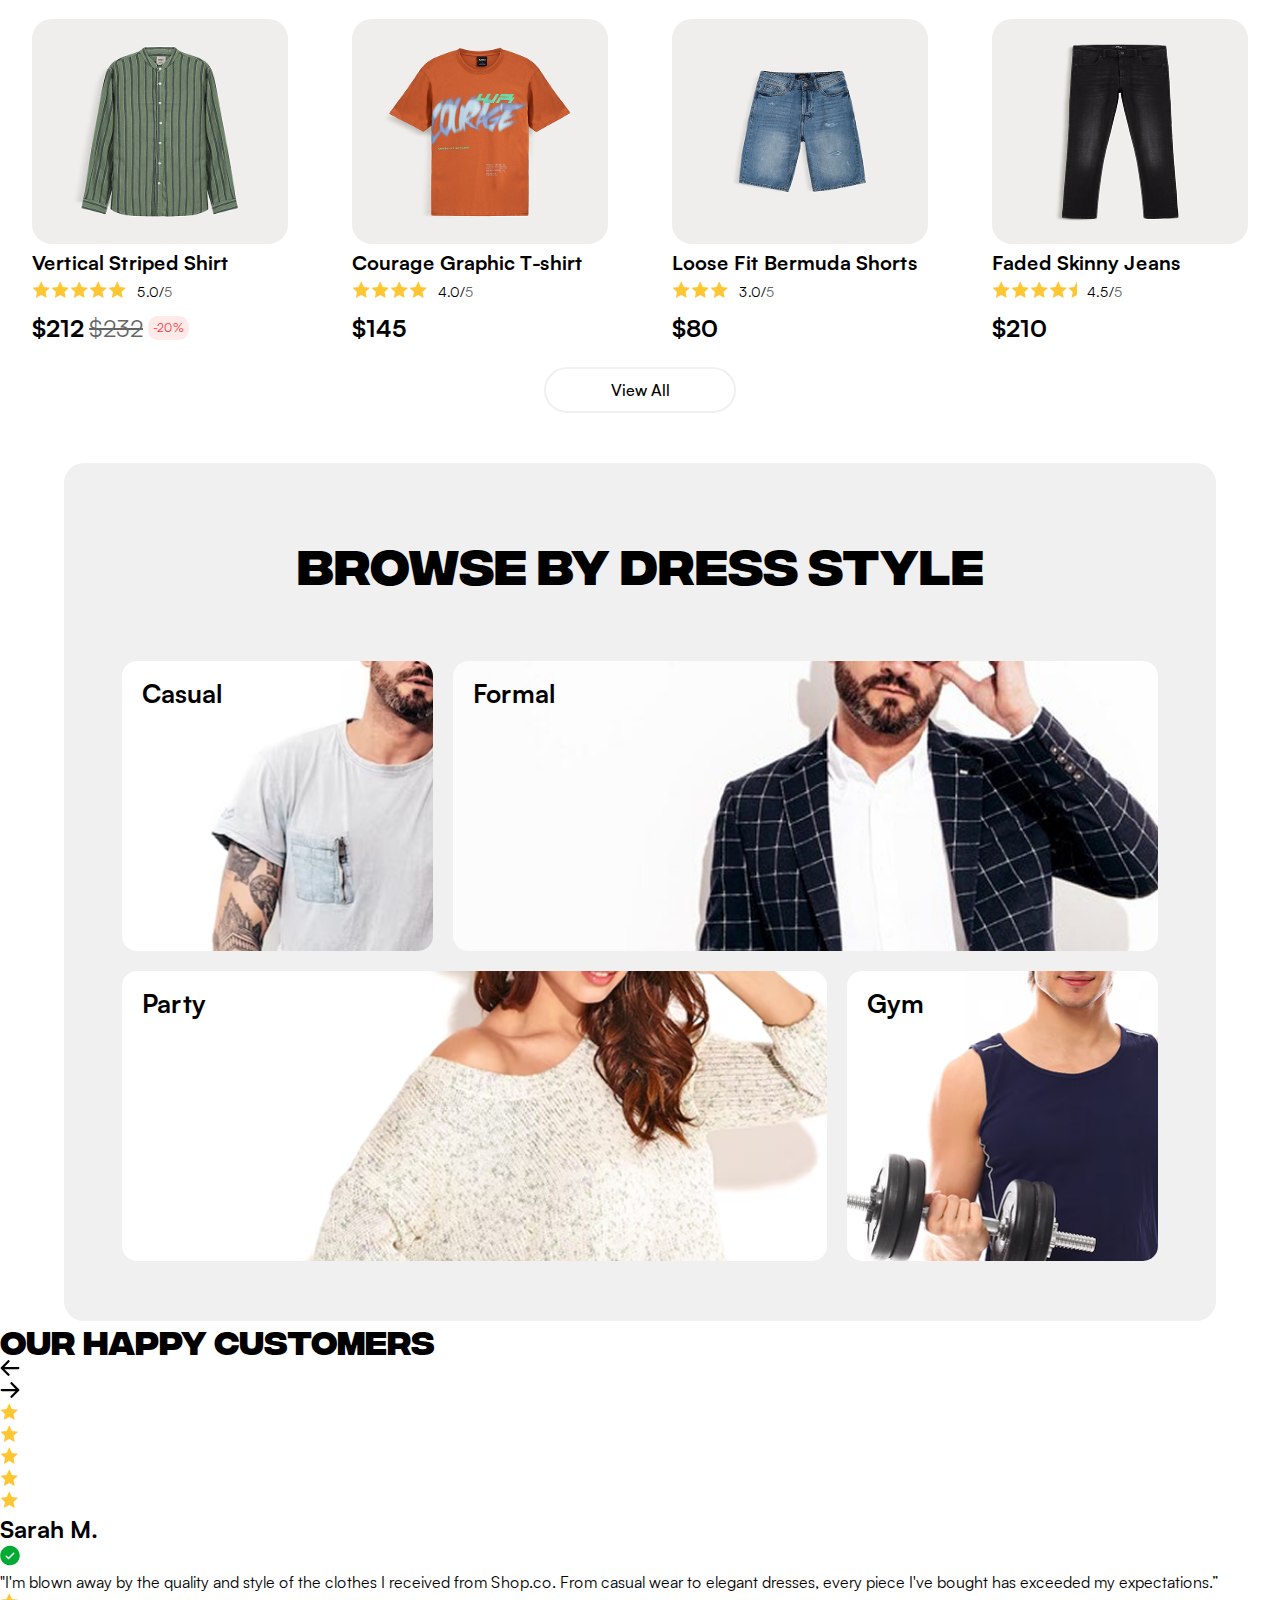
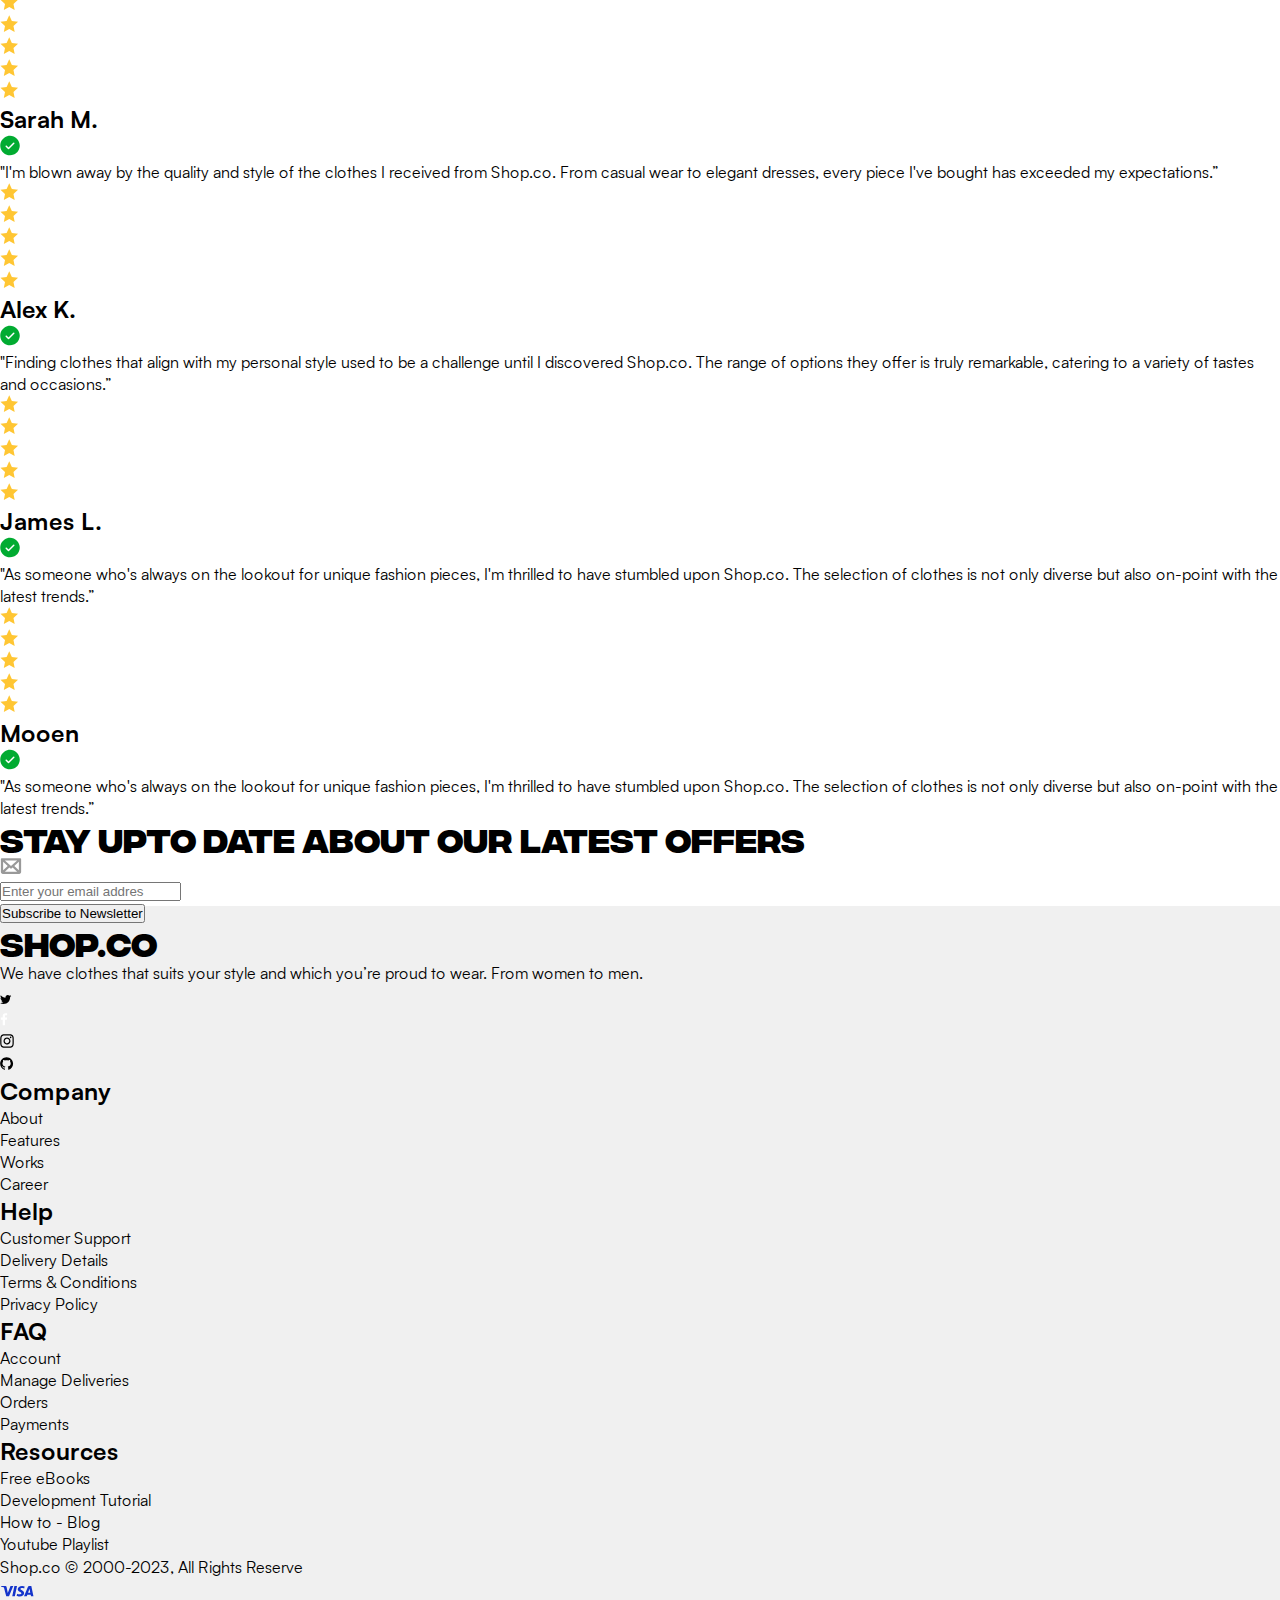
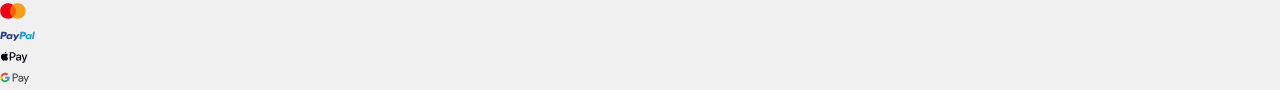
==== commit 7d0e4260: "v1.5.3" ====
--- a/src/index.html
+++ b/src/index.html
@@ -4,7 +4,7 @@
     <meta charset="UTF-8">
     <meta name="viewport" content="width=device-width, initial-scale=1.0">
     <link rel="stylesheet" href="style.css">
-    <link rel="shortcut icon" href="./assets/Logo.svg" type="image/x-icon">
+    <link rel="shortcut icon" href="img/Logo.svg" type="image/x-icon">
     <title>SHOP.CO - Home</title>
 </head>
 
@@ -16,14 +16,14 @@
             <a href="#newsletter">Sign Up Now</a>
         </p>
         <figure>
-            <img src="./assets/Close.svg" alt="Close icon"/>
+            <img src="img/Close.svg" alt="Close icon"/>
         </figure>
     </article>
 
     <article class="header-main">
         <article class="logo-container">
             <figure>
-                <img src="./assets/Menu_hamburguer.svg" alt="Menu icon"/>
+                <img src="img/Menu_hamburguer.svg" alt="Menu icon"/>
             </figure>
             <h1 class="logo">SHOP.CO</h1>
         </article>
@@ -34,7 +34,7 @@
                     <div class="shop">
                         <a href="#">Shop</a>
                         <figure>
-                            <img src="./assets/Down_arrow.svg" alt="Down arrow icon"/>
+                            <img src="img/Down_arrow.svg" alt="Down arrow icon"/>
                         </figure>
                     </div>
                 </li>
@@ -47,16 +47,16 @@
         <form class="search-bar" action="/search">
             <div class="search-container">
                 <figure>
-                    <img src="./assets/Search.svg" alt="Search icon"/>
+                    <img src="img/Search.svg" alt="Search icon"/>
                 </figure>
                 <input type="text" name="q" placeholder="Search for products..."/>
             </div>
         </form>
   
         <aside class="icons">
-            <figure><img src="./assets/Search_black.svg" alt="Search icon"/></figure>
-            <figure><img src="./assets/Cart.svg" alt="Cart icon"/></figure>
-            <figure><img src="./assets/Profile.svg" alt="Profile icon"/></figure>
+            <figure><img src="img/Search_black.svg" alt="Search icon"/></figure>
+            <figure><img src="img/Cart.svg" alt="Cart icon"/></figure>
+            <figure><img src="img/Profile.svg" alt="Profile icon"/></figure>
         </aside>
     </article>
 </header>
@@ -92,25 +92,25 @@
     
         <article class="banner">
             <figure class="figure-banner">
-                <img class="background-img" src="./assets/2_people.png" alt="2 models"/>
+                <img class="background-img" src="img/2_people.png" alt="2 models"/>
             </figure>
             <div class="stars">
-                <figure><img src="./assets/Minor_star.svg" alt="Minor star"/></figure>
-                <figure><img src="./assets/Biggest_star.svg" alt="Biggest star"/></figure>
+                <figure><img src="img/Minor_star.svg" alt="Minor star"/></figure>
+                <figure><img src="img/Biggest_star.svg" alt="Biggest star"/></figure>
             </div>
         </article>
     
         <article class="brands">
-            <figure><img src="./assets/Versace.svg" alt="Versace logo"/></figure>
-            <figure><img src="./assets/Zara.svg" alt="Zara logo"/></figure>
-            <figure><img src="./assets/Gucci.svg" alt="Gucci logo"/></figure>
-            <figure><img src="./assets/Prada.svg" alt="Prada logo"/></figure>
-            <figure><img src="./assets/Calvin_Klein.svg" alt="Calvin Klein logo"/></figure>
-            <figure><img src="./assets/Versace_mobile.svg" alt="Versace logo"/></figure>
-            <figure><img src="./assets/Zara_mobile.svg" alt="Zara logo"/></figure>
-            <figure><img src="./assets/Gucci_mobile.svg" alt="Gucci logo"/></figure>
-            <figure><img src="./assets/Prada_mobile.svg" alt="Prada logo"/></figure>
-            <figure><img src="./assets/CK_mobile.svg" alt="Calvin Klein logo"/></figure>
+            <figure><img src="img/Versace.svg" alt="Versace logo"/></figure>
+            <figure><img src="img/Zara.svg" alt="Zara logo"/></figure>
+            <figure><img src="img/Gucci.svg" alt="Gucci logo"/></figure>
+            <figure><img src="img/Prada.svg" alt="Prada logo"/></figure>
+            <figure><img src="img/Calvin_Klein.svg" alt="Calvin Klein logo"/></figure>
+            <figure><img src="img/Versace_mobile.svg" alt="Versace logo"/></figure>
+            <figure><img src="img/Zara_mobile.svg" alt="Zara logo"/></figure>
+            <figure><img src="img/Gucci_mobile.svg" alt="Gucci logo"/></figure>
+            <figure><img src="img/Prada_mobile.svg" alt="Prada logo"/></figure>
+            <figure><img src="img/CK_mobile.svg" alt="Calvin Klein logo"/></figure>
         </article>
     </section>
     
@@ -120,24 +120,24 @@
         <article class="products">
             <article class="product-1">
                 <figure class="product-img">
-                    <img src="./assets/image1_new.png" alt="T-shirt"/>
+                    <img src="img/image1_new.png" alt="T-shirt"/>
                 </figure>
                 <h2>T-shirt With Tape Details</h2>
                 <ul class="rating">
                     <li>
-                        <figure><img src="./assets/Full_star.svg" alt="Full star"/></figure>
-                    </li>
-                    <li>
-                        <figure><img src="./assets/Full_star.svg" alt="Full star"/></figure>
-                    </li>
-                    <li>
-                        <figure><img src="./assets/Full_star.svg" alt="Full star"/></figure>
-                    </li>
-                    <li>
-                        <figure><img src="./assets/Full_star.svg" alt="Full star"/></figure>
-                    </li>
-                    <li>
-                        <figure><img src="./assets/Half_star.svg" alt="Half star"/></figure>
+                        <figure><img src="img/Full_star.svg" alt="Full star"/></figure>
+                    </li>
+                    <li>
+                        <figure><img src="img/Full_star.svg" alt="Full star"/></figure>
+                    </li>
+                    <li>
+                        <figure><img src="img/Full_star.svg" alt="Full star"/></figure>
+                    </li>
+                    <li>
+                        <figure><img src="img/Full_star.svg" alt="Full star"/></figure>
+                    </li>
+                    <li>
+                        <figure><img src="img/Half_star.svg" alt="Half star"/></figure>
                     </li>
                     <li>
                         <p>4.5/<span class="max-rating">5</span></p>
@@ -148,21 +148,21 @@
 
             <article class="product-2">
                 <figure class="product-img">
-                    <img src="./assets/image2_new.png" alt="Skinny jeans"/>
+                    <img src="img/image2_new.png" alt="Skinny jeans"/>
                 </figure>
                 <h2>Skinny Fit Jeans</h2>
                 <ul class="rating">
                     <li>
-                        <figure><img src="./assets/Full_star.svg" alt="Full star"/></figure>
-                    </li>
-                    <li>
-                        <figure><img src="./assets/Full_star.svg" alt="Full star"/></figure>
-                    </li>
-                    <li>
-                        <figure><img src="./assets/Full_star.svg" alt="Full star"/></figure>
-                    </li>
-                    <li>
-                        <figure><img src="./assets/Half_star.svg" alt="Half star"/></figure>
+                        <figure><img src="img/Full_star.svg" alt="Full star"/></figure>
+                    </li>
+                    <li>
+                        <figure><img src="img/Full_star.svg" alt="Full star"/></figure>
+                    </li>
+                    <li>
+                        <figure><img src="img/Full_star.svg" alt="Full star"/></figure>
+                    </li>
+                    <li>
+                        <figure><img src="img/Half_star.svg" alt="Half star"/></figure>
                     </li>
                     <li>
                         <p>3.5/<span class="max-rating">5</span></p>
@@ -177,24 +177,24 @@
 
             <article class="product-3">
                 <figure class="product-img">
-                    <img src="./assets/image3_new.png" alt="Shirt"/>
+                    <img src="img/image3_new.png" alt="Shirt"/>
                 </figure>
                 <h2>Checkered Shirt</h2>
                 <ul class="rating">
                     <li>
-                        <figure><img src="./assets/Full_star.svg" alt="Full star"/></figure>
-                    </li>
-                    <li>
-                        <figure><img src="./assets/Full_star.svg" alt="Full star"/></figure>
-                    </li>
-                    <li>
-                        <figure><img src="./assets/Full_star.svg" alt="Full star"/></figure>
-                    </li>
-                    <li>
-                        <figure><img src="./assets/Full_star.svg" alt="Full star"/></figure>
-                    </li>
-                    <li>
-                        <figure><img src="./assets/Half_star.svg" alt="Half star"/></figure>
+                        <figure><img src="img/Full_star.svg" alt="Full star"/></figure>
+                    </li>
+                    <li>
+                        <figure><img src="img/Full_star.svg" alt="Full star"/></figure>
+                    </li>
+                    <li>
+                        <figure><img src="img/Full_star.svg" alt="Full star"/></figure>
+                    </li>
+                    <li>
+                        <figure><img src="img/Full_star.svg" alt="Full star"/></figure>
+                    </li>
+                    <li>
+                        <figure><img src="img/Half_star.svg" alt="Half star"/></figure>
                     </li>
                     <li>
                         <p>4.5/<span class="max-rating">5</span></p>
@@ -205,24 +205,24 @@
 
             <article class="product-4">
                 <figure class="product-img">
-                    <img src="./assets/image4_new.png" alt="T-shirt"/>
+                    <img src="img/image4_new.png" alt="T-shirt"/>
                 </figure>
                 <h2>Sleeve Striped T-shirt</h2>
                 <ul class="rating">
                 <li>
-                    <figure><img src="./assets/Full_star.svg" alt="Full star"/></figure>
-                </li>
-                <li>
-                    <figure><img src="./assets/Full_star.svg" alt="Full star"/></figure>
-                </li>
-                <li>
-                    <figure><img src="./assets/Full_star.svg" alt="Full star"/></figure>
-                </li>
-                <li>
-                    <figure><img src="./assets/Full_star.svg" alt="Full star"/></figure>
-                </li>
-                <li>
-                    <figure><img src="./assets/Half_star.svg" alt="Half star" /></figure>
+                    <figure><img src="img/Full_star.svg" alt="Full star"/></figure>
+                </li>
+                <li>
+                    <figure><img src="img/Full_star.svg" alt="Full star"/></figure>
+                </li>
+                <li>
+                    <figure><img src="img/Full_star.svg" alt="Full star"/></figure>
+                </li>
+                <li>
+                    <figure><img src="img/Full_star.svg" alt="Full star"/></figure>
+                </li>
+                <li>
+                    <figure><img src="img/Half_star.svg" alt="Half star" /></figure>
                 </li>
                 <li>
                     <p>4.5/<span class="max-rating">5</span></p>
@@ -244,23 +244,23 @@
         <h1>Top Selling</h1>
         <article class="products">
             <article class="product-1">
-                <figure class="product-img"><img src="./assets/image1_top.png" alt="Shirt"/></figure>
+                <figure class="product-img"><img src="img/image1_top.png" alt="Shirt"/></figure>
                 <h2>Vertical Striped Shirt</h2>
                 <ul class="rating">
                     <li>
-                        <figure><img src="./assets/Full_star.svg" alt="Full star"/></figure>
-                    </li>
-                    <li>
-                        <figure><img src="./assets/Full_star.svg" alt="Full star"/></figure>
-                    </li>
-                    <li>
-                        <figure><img src="./assets/Full_star.svg" alt="Full star"/></figure>
-                    </li>
-                    <li>
-                        <figure><img src="./assets/Full_star.svg" alt="Full star"/></figure>
-                    </li>
-                    <li>
-                        <figure><img src="./assets/Full_star.svg" alt="Full star"/></figure>
+                        <figure><img src="img/Full_star.svg" alt="Full star"/></figure>
+                    </li>
+                    <li>
+                        <figure><img src="img/Full_star.svg" alt="Full star"/></figure>
+                    </li>
+                    <li>
+                        <figure><img src="img/Full_star.svg" alt="Full star"/></figure>
+                    </li>
+                    <li>
+                        <figure><img src="img/Full_star.svg" alt="Full star"/></figure>
+                    </li>
+                    <li>
+                        <figure><img src="img/Full_star.svg" alt="Full star"/></figure>
                     </li>
                     <li>
                         <p>5.0/<span class="max-rating">5</span></p>
@@ -274,20 +274,20 @@
             </article>
 
             <article class="product-2">
-                <figure class="product-img"><img src="./assets/image2_top.png" alt="T-shirt"/></figure>
+                <figure class="product-img"><img src="img/image2_top.png" alt="T-shirt"/></figure>
                 <h2>Courage Graphic T-shirt</h2>
                 <ul class="rating">
                     <li>
-                        <figure><img src="./assets/Full_star.svg" alt="Full star"/></figure>
-                    </li>
-                    <li>
-                        <figure><img src="./assets/Full_star.svg" alt="Full star"/></figure>
-                    </li>
-                    <li>
-                        <figure><img src="./assets/Full_star.svg" alt="Full star"/></figure>
-                    </li>
-                    <li>
-                        <figure><img src="./assets/Full_star.svg" alt="Full star"/></figure>
+                        <figure><img src="img/Full_star.svg" alt="Full star"/></figure>
+                    </li>
+                    <li>
+                        <figure><img src="img/Full_star.svg" alt="Full star"/></figure>
+                    </li>
+                    <li>
+                        <figure><img src="img/Full_star.svg" alt="Full star"/></figure>
+                    </li>
+                    <li>
+                        <figure><img src="img/Full_star.svg" alt="Full star"/></figure>
                     </li>
                     <li>
                         <p>4.0/<span class="max-rating">5</span></p>
@@ -297,17 +297,17 @@
             </article>
 
             <article class="product-3">
-                <figure class="product-img"><img src="./assets/image3_top.png" alt="Bermuda Shorts"/></figure>
+                <figure class="product-img"><img src="img/image3_top.png" alt="Bermuda Shorts"/></figure>
                 <h2>Loose Fit Bermuda Shorts</h2>
                 <ul class="rating">
                     <li>
-                        <figure><img src="./assets/Full_star.svg" alt="Full star"/></figure>
-                    </li>
-                    <li>
-                        <figure><img src="./assets/Full_star.svg" alt="Full star"/></figure>
-                    </li>
-                    <li>
-                        <figure><img src="./assets/Full_star.svg" alt="Full star"/></figure>
+                        <figure><img src="img/Full_star.svg" alt="Full star"/></figure>
+                    </li>
+                    <li>
+                        <figure><img src="img/Full_star.svg" alt="Full star"/></figure>
+                    </li>
+                    <li>
+                        <figure><img src="img/Full_star.svg" alt="Full star"/></figure>
                     </li>
                     <li>
                         <p>3.0/<span class="max-rating">5</span></p>
@@ -317,23 +317,23 @@
             </article>
 
             <article class="product-4">
-                <figure class="product-img"><img src="./assets/image4_top.png" alt="Skinny jeans"/></figure>
+                <figure class="product-img"><img src="img/image4_top.png" alt="Skinny jeans"/></figure>
                 <h2>Faded Skinny Jeans</h2>
                 <ul class="rating">
                     <li>
-                        <figure><img src="./assets/Full_star.svg" alt="Full star"/></figure>
-                    </li>
-                    <li>
-                        <figure><img src="./assets/Full_star.svg" alt="Full star"/></figure>
-                    </li>
-                    <li>
-                        <figure><img src="./assets/Full_star.svg" alt="Full star"/></figure>
-                    </li>
-                    <li>
-                        <figure><img src="./assets/Full_star.svg" alt="Full star"/></figure>
-                    </li>
-                    <li>
-                        <figure><img src="./assets/Half_star.svg" alt="Half star"/></figure>
+                        <figure><img src="img/Full_star.svg" alt="Full star"/></figure>
+                    </li>
+                    <li>
+                        <figure><img src="img/Full_star.svg" alt="Full star"/></figure>
+                    </li>
+                    <li>
+                        <figure><img src="img/Full_star.svg" alt="Full star"/></figure>
+                    </li>
+                    <li>
+                        <figure><img src="img/Full_star.svg" alt="Full star"/></figure>
+                    </li>
+                    <li>
+                        <figure><img src="img/Half_star.svg" alt="Half star"/></figure>
                     </li>
                     <li>
                         <p>4.5/<span class="max-rating">5</span></p>
@@ -351,28 +351,28 @@
         <article class="categories">
             <article>
                 <figure>
-                    <img src="./assets/image1_category.png" alt="A person in casual clothing"/>
+                    <img src="img/image1_category.png" alt="A person in casual clothing"/>
                     <figcaption>Casual</figcaption>
                 </figure>
             </article>
 
             <article>
                 <figure>
-                    <img src="./assets/image2_category.png" alt="A person in formal clothing"/>
+                    <img src="img/image2_category.png" alt="A person in formal clothing"/>
                     <figcaption>Formal</figcaption>
                 </figure>
             </article>
 
             <article>
                 <figure>
-                    <img src="./assets/image3_category.png" alt="A person in party clothes"/>
+                    <img src="img/image3_category.png" alt="A person in party clothes"/>
                     <figcaption>Party</figcaption>
                 </figure>
             </article>
 
             <article>
                 <figure>
-                    <img src="./assets/image4_category.png" alt="A person in gym clothing"/>
+                    <img src="img/image4_category.png" alt="A person in gym clothing"/>
                     <figcaption>Gym</figcaption>
                 </figure>
             </article>
@@ -384,8 +384,8 @@
         <article class="title">
             <h1>Our happy customers</h1>
             <aside>
-                <figure><img src="./assets/Arrow_left.svg" alt="Left arrow"/></figure>
-                <figure><img src="./assets/Arrow_right.svg" alt="Right arrow"/></figure>
+                <figure><img src="img/Arrow_left.svg" alt="Left arrow"/></figure>
+                <figure><img src="img/Arrow_right.svg" alt="Right arrow"/></figure>
             </aside>
         </article>
     
@@ -393,24 +393,24 @@
             <article class="review-1 review">
                 <ul class="stars">
                     <li>
-                        <figure><img src="./assets/Full_star.svg" alt="Full star"/></figure>
-                    </li>
-                    <li>
-                        <figure><img src="./assets/Full_star.svg" alt="Full star"/></figure>
-                    </li>
-                    <li>
-                        <figure><img src="./assets/Full_star.svg" alt="Full star"/></figure>
-                    </li>
-                    <li>
-                        <figure><img src="./assets/Full_star.svg" alt="Full star"/></figure>
-                    </li>
-                    <li>
-                        <figure><img src="./assets/Full_star.svg" alt="Full star"/></figure>
+                        <figure><img src="img/Full_star.svg" alt="Full star"/></figure>
+                    </li>
+                    <li>
+                        <figure><img src="img/Full_star.svg" alt="Full star"/></figure>
+                    </li>
+                    <li>
+                        <figure><img src="img/Full_star.svg" alt="Full star"/></figure>
+                    </li>
+                    <li>
+                        <figure><img src="img/Full_star.svg" alt="Full star"/></figure>
+                    </li>
+                    <li>
+                        <figure><img src="img/Full_star.svg" alt="Full star"/></figure>
                     </li>
                 </ul>
                 <div class="user">
                     <h2>Sarah M.</h2>
-                    <figure><img src="./assets/Checked.svg" alt="Checked icon"/></figure>
+                    <figure><img src="img/Checked.svg" alt="Checked icon"/></figure>
                 </div>
                 <blockquote>
                     "I'm blown away by the quality and style of the clothes I received from
@@ -422,24 +422,24 @@
             <article class="review-2 review">
                 <ul class="stars">
                     <li>
-                        <figure><img src="./assets/Full_star.svg" alt="Full star"/></figure>
-                    </li>
-                    <li>
-                        <figure><img src="./assets/Full_star.svg" alt="Full star"/></figure>
-                    </li>
-                    <li>
-                        <figure><img src="./assets/Full_star.svg" alt="Full star"/></figure>
-                    </li>
-                    <li>
-                        <figure><img src="./assets/Full_star.svg" alt="Full star"/></figure>
-                    </li>
-                    <li>
-                        <figure><img src="./assets/Full_star.svg" alt="Full star"/></figure>
+                        <figure><img src="img/Full_star.svg" alt="Full star"/></figure>
+                    </li>
+                    <li>
+                        <figure><img src="img/Full_star.svg" alt="Full star"/></figure>
+                    </li>
+                    <li>
+                        <figure><img src="img/Full_star.svg" alt="Full star"/></figure>
+                    </li>
+                    <li>
+                        <figure><img src="img/Full_star.svg" alt="Full star"/></figure>
+                    </li>
+                    <li>
+                        <figure><img src="img/Full_star.svg" alt="Full star"/></figure>
                     </li>
                 </ul>
                 <div class="user">
                     <h2>Sarah M.</h2>
-                    <figure><img src="./assets/Checked.svg" alt="Checked icon"/></figure>
+                    <figure><img src="img/Checked.svg" alt="Checked icon"/></figure>
                 </div>
                 <blockquote>
                     "I'm blown away by the quality and style of the clothes I received from
@@ -451,24 +451,24 @@
             <article class="review-3 review">
                 <ul class="stars">
                     <li>
-                        <figure><img src="./assets/Full_star.svg" alt="Full star"/></figure>
-                    </li>
-                    <li>
-                        <figure><img src="./assets/Full_star.svg" alt="Full star"/></figure>
-                    </li>
-                    <li>
-                        <figure><img src="./assets/Full_star.svg" alt="Full star"/></figure>
-                    </li>
-                    <li>
-                        <figure><img src="./assets/Full_star.svg" alt="Full star"/></figure>
-                    </li>
-                    <li>
-                        <figure><img src="./assets/Full_star.svg" alt="Full star"/></figure>
+                        <figure><img src="img/Full_star.svg" alt="Full star"/></figure>
+                    </li>
+                    <li>
+                        <figure><img src="img/Full_star.svg" alt="Full star"/></figure>
+                    </li>
+                    <li>
+                        <figure><img src="img/Full_star.svg" alt="Full star"/></figure>
+                    </li>
+                    <li>
+                        <figure><img src="img/Full_star.svg" alt="Full star"/></figure>
+                    </li>
+                    <li>
+                        <figure><img src="img/Full_star.svg" alt="Full star"/></figure>
                     </li>
                 </ul>
                 <div class="user">
                     <h2>Alex K.</h2>
-                    <figure><img src="./assets/Checked.svg" alt="Checked icon"/></figure>
+                    <figure><img src="img/Checked.svg" alt="Checked icon"/></figure>
                 </div>
                 <blockquote>
                     "Finding clothes that align with my personal style used to be a challenge
@@ -480,24 +480,24 @@
             <article class="review-4 review">
                 <ul class="stars">
                     <li>
-                        <figure><img src="./assets/Full_star.svg" alt="Full star"/></figure>
-                    </li>
-                    <li>
-                        <figure><img src="./assets/Full_star.svg" alt="Full star"/></figure>
-                    </li>
-                    <li>
-                        <figure><img src="./assets/Full_star.svg" alt="Full star"/></figure>
-                    </li>
-                    <li>
-                        <figure><img src="./assets/Full_star.svg" alt="Full star"/></figure>
-                    </li>
-                    <li>
-                        <figure><img src="./assets/Full_star.svg" alt="Full star"/></figure>
+                        <figure><img src="img/Full_star.svg" alt="Full star"/></figure>
+                    </li>
+                    <li>
+                        <figure><img src="img/Full_star.svg" alt="Full star"/></figure>
+                    </li>
+                    <li>
+                        <figure><img src="img/Full_star.svg" alt="Full star"/></figure>
+                    </li>
+                    <li>
+                        <figure><img src="img/Full_star.svg" alt="Full star"/></figure>
+                    </li>
+                    <li>
+                        <figure><img src="img/Full_star.svg" alt="Full star"/></figure>
                     </li>
                 </ul>
                 <div class="user">
                     <h2>James L.</h2>
-                    <figure><img src="./assets/Checked.svg" alt="Checked icon"/></figure>
+                    <figure><img src="img/Checked.svg" alt="Checked icon"/></figure>
                 </div>
                 <blockquote>
                     "As someone who's always on the lookout for unique fashion pieces, I'm
@@ -509,24 +509,24 @@
             <article class="review-5 review">
                 <ul class="stars">
                     <li>
-                        <figure><img src="./assets/Full_star.svg" alt="Full star"/></figure>
-                    </li>
-                    <li>
-                        <figure><img src="./assets/Full_star.svg" alt="Full star"/></figure>
-                    </li>
-                    <li>
-                        <figure><img src="./assets/Full_star.svg" alt="Full star"/></figure>
-                    </li>
-                    <li>
-                        <figure><img src="./assets/Full_star.svg" alt="Full star"/></figure>
-                    </li>
-                    <li>
-                        <figure><img src="./assets/Full_star.svg" alt="Full star"/></figure>
+                        <figure><img src="img/Full_star.svg" alt="Full star"/></figure>
+                    </li>
+                    <li>
+                        <figure><img src="img/Full_star.svg" alt="Full star"/></figure>
+                    </li>
+                    <li>
+                        <figure><img src="img/Full_star.svg" alt="Full star"/></figure>
+                    </li>
+                    <li>
+                        <figure><img src="img/Full_star.svg" alt="Full star"/></figure>
+                    </li>
+                    <li>
+                        <figure><img src="img/Full_star.svg" alt="Full star"/></figure>
                     </li>
                 </ul>
                 <div class="user">
                     <h2>Mooen</h2>
-                    <figure><img src="./assets/Checked.svg" alt="Checked icon"/></figure>
+                    <figure><img src="img/Checked.svg" alt="Checked icon"/></figure>
                 </div>
                 <blockquote>
                     "As someone who's always on the lookout for unique fashion pieces, I'm
@@ -546,7 +546,7 @@
         <h1>Stay upto date about our latest offers</h1>
         <form id="formEmail">
             <div class="email-container">
-                <figure><img src="./assets/Email.svg" alt="Email icon"/></figure>
+                <figure><img src="img/Email.svg" alt="Email icon"/></figure>
                 <input type="email" id="inputEmail" placeholder="Enter your email addres"/>
             </div>
             <button id="emailBtn">Subscribe to Newsletter</button>
@@ -562,16 +562,16 @@
             </p>
             <ul class="socials">
                 <li>
-                    <figure><a href="#"><img src="./assets/Twitter.svg" alt="Twitter icon"/></a></figure>
-                </li>
-                <li>
-                    <figure><a href="#"><img src="./assets/Facebook.svg" alt=" Facebook icon"/></a></figure>
-                </li>
-                <li>
-                    <figure><a href="#"><img src="./assets/Instagram.svg" alt="Instagram icon"/></a></figure>
-                </li>
-                <li>
-                    <figure><a href="#"><img src="./assets/Github.svg" alt="Github icon"/></a></figure>
+                    <figure><a href="#"><img src="img/Twitter.svg" alt="Twitter icon"/></a></figure>
+                </li>
+                <li>
+                    <figure><a href="#"><img src="img/Facebook.svg" alt=" Facebook icon"/></a></figure>
+                </li>
+                <li>
+                    <figure><a href="#"><img src="img/Instagram.svg" alt="Instagram icon"/></a></figure>
+                </li>
+                <li>
+                    <figure><a href="#"><img src="img/Github.svg" alt="Github icon"/></a></figure>
                 </li>
             </ul>
         </article>
@@ -628,11 +628,11 @@
     <aside class="last">
         <p>Shop.co &copy; 2000-2023, All Rights Reserve</p>
         <div class="payments-methods">
-            <figure><img src="./assets/Visa.svg" alt="Visa icon"/></figure>
-            <figure><img src="./assets/Mastercard.svg" alt="Mastercard icon"/></figure>
-            <figure><img src="./assets/Paypal.svg" alt="Paypal icon"/></figure>
-            <figure><img src="./assets/Apple_pay.svg" alt="Applepay icon"/></figure>
-            <figure><img src="./assets/Google_pay.svg" alt="Googlepay icon"/></figure>
+            <figure><img src="img/Visa.svg" alt="Visa icon"/></figure>
+            <figure><img src="img/Mastercard.svg" alt="Mastercard icon"/></figure>
+            <figure><img src="img/Paypal.svg" alt="Paypal icon"/></figure>
+            <figure><img src="img/Apple_pay.svg" alt="Applepay icon"/></figure>
+            <figure><img src="img/Google_pay.svg" alt="Googlepay icon"/></figure>
         </div>
     </aside>
 </footer>
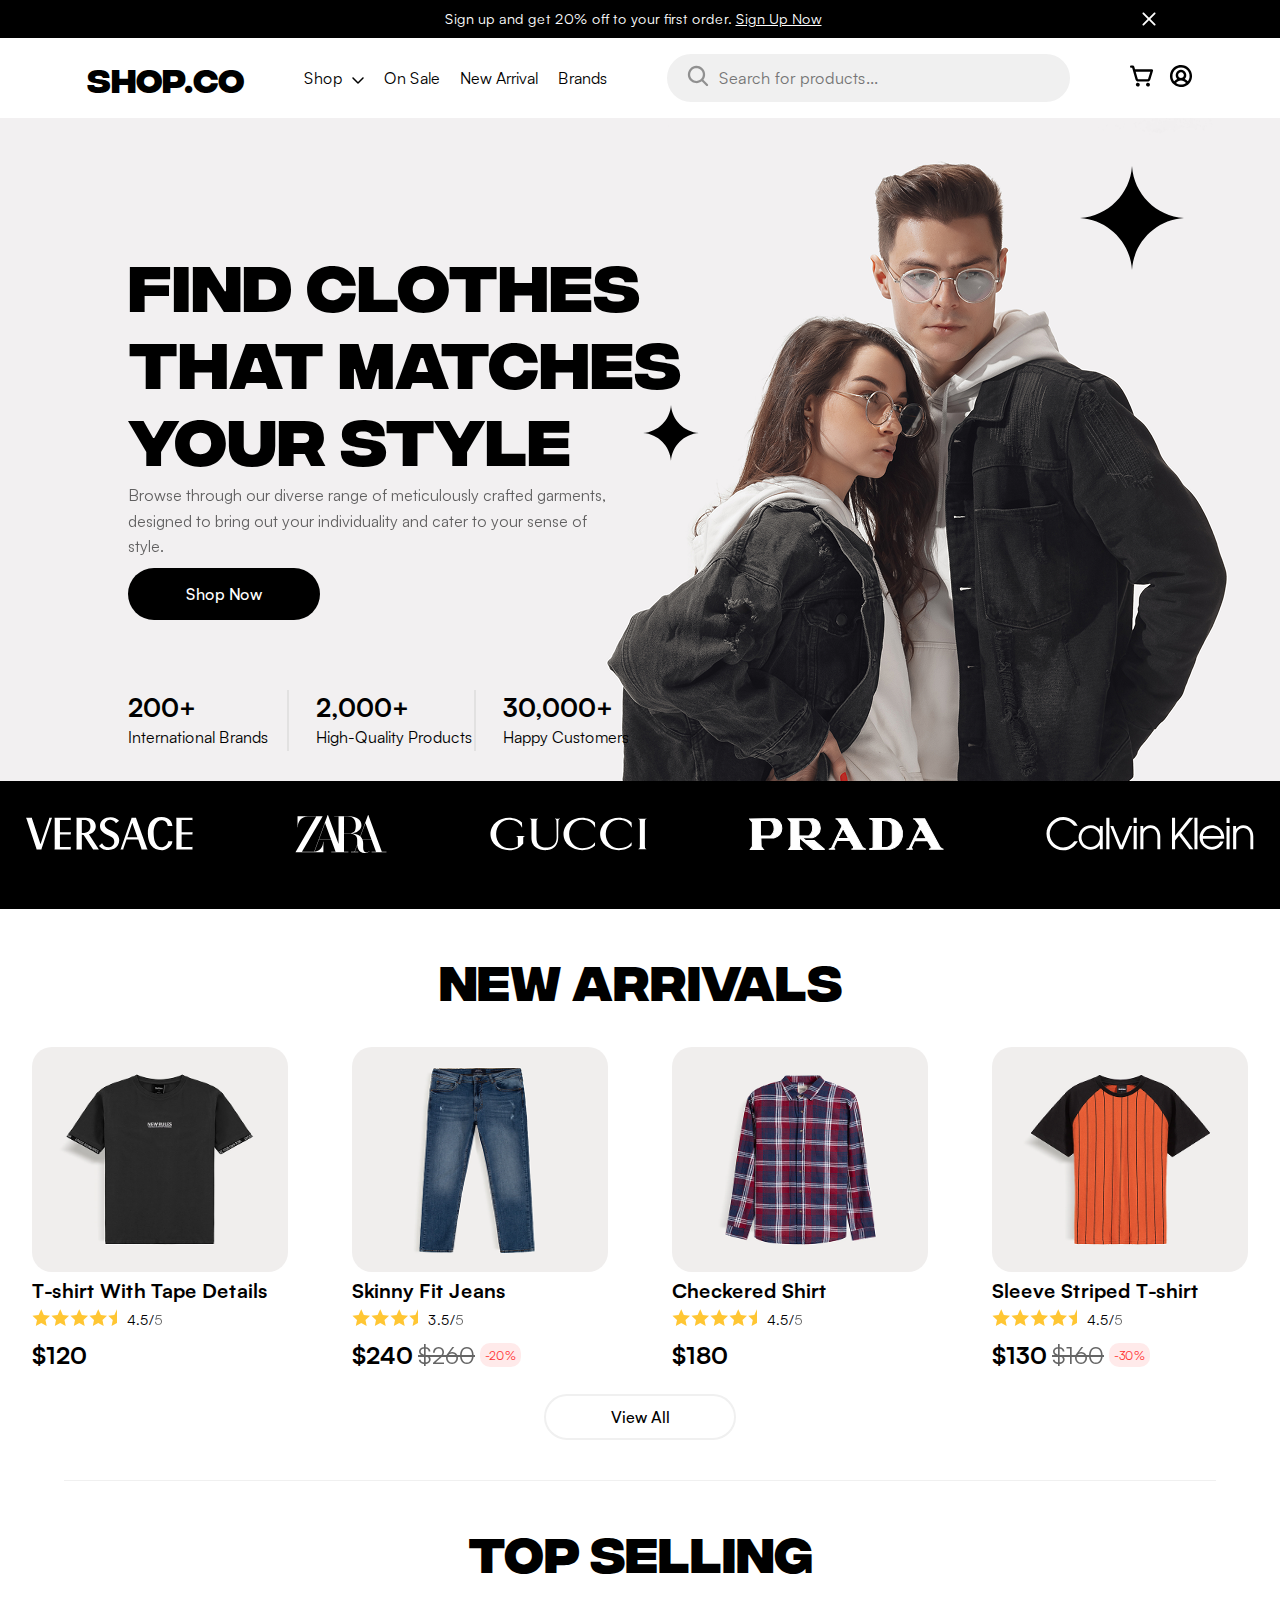
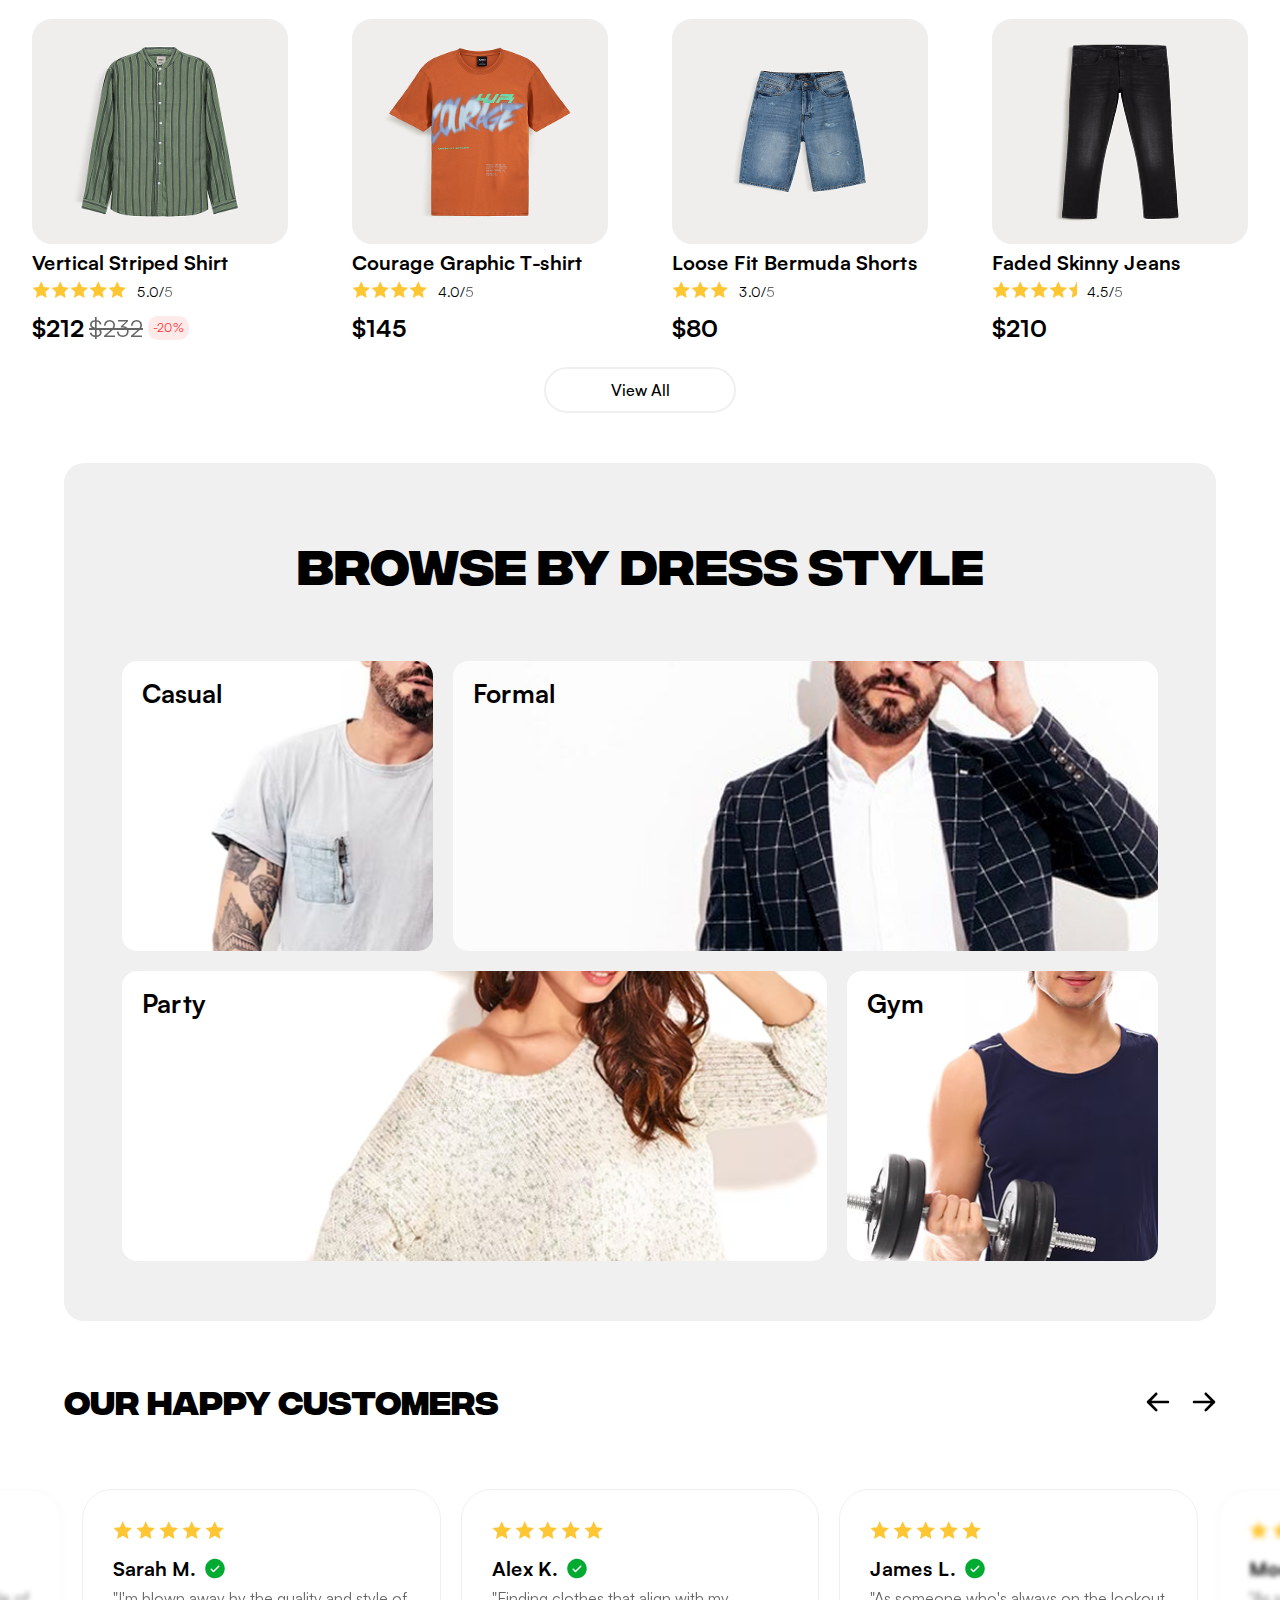
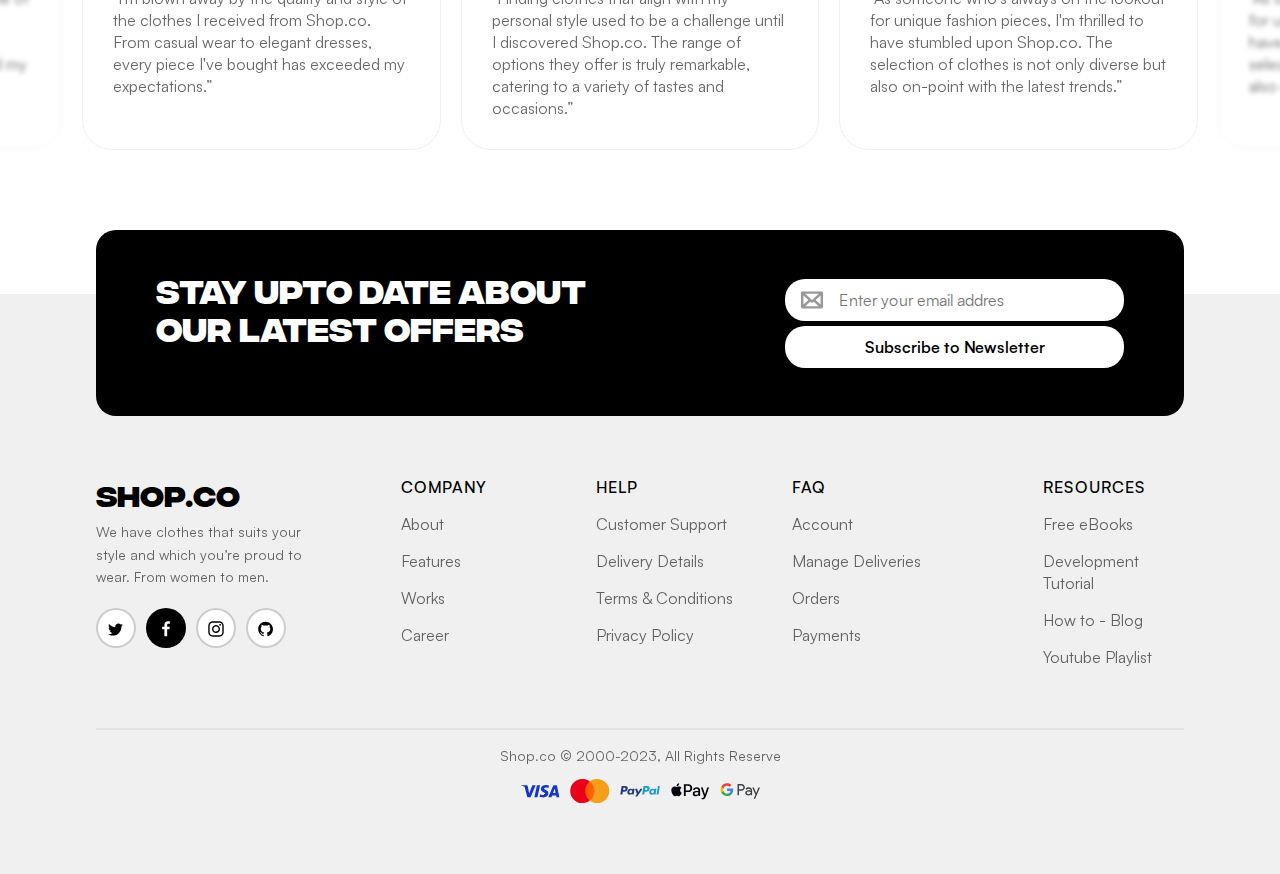
==== commit 92970b11: "v1.5.4" ====
--- a/src/index.html
+++ b/src/index.html
@@ -380,7 +380,7 @@
     </section>
 
     <!--Review Section-->
-    <section id="review">
+    <section id="reviews">
         <article class="title">
             <h1>Our happy customers</h1>
             <aside>
@@ -541,99 +541,101 @@
 </body>
 
 <!--Footer Section-->
-<footer id="footer">
-    <article class="newsletter">
-        <h1>Stay upto date about our latest offers</h1>
-        <form id="formEmail">
-            <div class="email-container">
-                <figure><img src="img/Email.svg" alt="Email icon"/></figure>
-                <input type="email" id="inputEmail" placeholder="Enter your email addres"/>
+<section id="footer">
+    <footer>
+        <article class="newsletter">
+            <h1>Stay upto date about our latest offers</h1>
+            <form id="formEmail">
+                <div class="email-container">
+                    <figure><img src="img/Email.svg" alt="Email icon"/></figure>
+                    <input type="email" id="inputEmail" placeholder="Enter your email addres"/>
+                </div>
+                <button id="emailBtn">Subscribe to Newsletter</button>
+            </form>
+        </article>
+    
+        <article class="informations">
+            <article class="company-information">
+                <h1>Shop.co</h1>
+                <p>
+                    We have clothes that suits your style and which you’re proud to wear.
+                    From women to men.
+                </p>
+                <ul class="socials">
+                    <li>
+                        <figure><a href="#"><img src="img/Twitter.svg" alt="Twitter icon"/></a></figure>
+                    </li>
+                    <li>
+                        <figure><a href="#"><img src="img/Facebook.svg" alt=" Facebook icon"/></a></figure>
+                    </li>
+                    <li>
+                        <figure><a href="#"><img src="img/Instagram.svg" alt="Instagram icon"/></a></figure>
+                    </li>
+                    <li>
+                        <figure><a href="#"><img src="img/Github.svg" alt="Github icon"/></a></figure>
+                    </li>
+                </ul>
+            </article>
+    
+            <article class="company info-footer">
+                <h2>Company</h2>
+                <nav>
+                    <ul>
+                        <li><a href="#">About</a></li>
+                        <li><a href="#">Features</a></li>
+                        <li><a href="#">Works</a></li>
+                        <li><a href="#">Career</a></li>
+                    </ul>
+                </nav>
+            </article>
+    
+            <article class="help info-footer">
+                <h2>Help</h2>
+                <nav>
+                    <ul>
+                        <li><a href="#">Customer Support</a></li>
+                        <li><a href="#">Delivery Details</a></li>
+                        <li><a href="#">Terms & Conditions</a></li>
+                        <li><a href="#">Privacy Policy</a></li>
+                    </ul>
+                </nav>
+            </article>
+    
+            <article class="faq info-footer">
+                <h2>FAQ</h2>
+                <nav>
+                    <ul>
+                        <li><a href="#">Account</a></li>
+                        <li><a href="#">Manage Deliveries</a></li>
+                        <li><a href="#">Orders</a></li>
+                        <li><a href="#">Payments</a></li>
+                    </ul>
+                </nav>
+            </article>
+    
+            <article class="resources info-footer">
+                <h2>Resources</h2>
+                <nav>
+                    <ul>
+                        <li><a href="#">Free eBooks</a></li>
+                        <li><a href="#">Development Tutorial</a></li>
+                        <li><a href="#">How to - Blog</a></li>
+                        <li><a href="#">Youtube Playlist</a></li>
+                    </ul>
+                </nav>
+            </article>
+        </article>
+    
+        <aside class="last">
+            <p>Shop.co &copy; 2000-2023, All Rights Reserve</p>
+            <div class="payments-methods">
+                <figure><img src="img/Visa.svg" alt="Visa icon"/></figure>
+                <figure><img src="img/Mastercard.svg" alt="Mastercard icon"/></figure>
+                <figure><img src="img/Paypal.svg" alt="Paypal icon"/></figure>
+                <figure><img src="img/Apple_pay.svg" alt="Applepay icon"/></figure>
+                <figure><img src="img/Google_pay.svg" alt="Googlepay icon"/></figure>
             </div>
-            <button id="emailBtn">Subscribe to Newsletter</button>
-        </form>
-    </article>
-
-    <article class="informations">
-        <article class="company-information">
-            <h1>Shop.co</h1>
-            <p>
-                We have clothes that suits your style and which you’re proud to wear.
-                From women to men.
-            </p>
-            <ul class="socials">
-                <li>
-                    <figure><a href="#"><img src="img/Twitter.svg" alt="Twitter icon"/></a></figure>
-                </li>
-                <li>
-                    <figure><a href="#"><img src="img/Facebook.svg" alt=" Facebook icon"/></a></figure>
-                </li>
-                <li>
-                    <figure><a href="#"><img src="img/Instagram.svg" alt="Instagram icon"/></a></figure>
-                </li>
-                <li>
-                    <figure><a href="#"><img src="img/Github.svg" alt="Github icon"/></a></figure>
-                </li>
-            </ul>
-        </article>
-
-        <article class="company info-footer">
-            <h2>Company</h2>
-            <nav>
-                <ul>
-                    <li><a href="#">About</a></li>
-                    <li><a href="#">Features</a></li>
-                    <li><a href="#">Works</a></li>
-                    <li><a href="#">Career</a></li>
-                </ul>
-            </nav>
-        </article>
-
-        <article class="help info-footer">
-            <h2>Help</h2>
-            <nav>
-                <ul>
-                    <li><a href="#">Customer Support</a></li>
-                    <li><a href="#">Delivery Details</a></li>
-                    <li><a href="#">Terms & Conditions</a></li>
-                    <li><a href="#">Privacy Policy</a></li>
-                </ul>
-            </nav>
-        </article>
-
-        <article class="faq info-footer">
-            <h2>FAQ</h2>
-            <nav>
-                <ul>
-                    <li><a href="#">Account</a></li>
-                    <li><a href="#">Manage Deliveries</a></li>
-                    <li><a href="#">Orders</a></li>
-                    <li><a href="#">Payments</a></li>
-                </ul>
-            </nav>
-        </article>
-
-        <article class="resources info-footer">
-            <h2>Resources</h2>
-            <nav>
-                <ul>
-                    <li><a href="#">Free eBooks</a></li>
-                    <li><a href="#">Development Tutorial</a></li>
-                    <li><a href="#">How to - Blog</a></li>
-                    <li><a href="#">Youtube Playlist</a></li>
-                </ul>
-            </nav>
-        </article>
-    </article>
-
-    <aside class="last">
-        <p>Shop.co &copy; 2000-2023, All Rights Reserve</p>
-        <div class="payments-methods">
-            <figure><img src="img/Visa.svg" alt="Visa icon"/></figure>
-            <figure><img src="img/Mastercard.svg" alt="Mastercard icon"/></figure>
-            <figure><img src="img/Paypal.svg" alt="Paypal icon"/></figure>
-            <figure><img src="img/Apple_pay.svg" alt="Applepay icon"/></figure>
-            <figure><img src="img/Google_pay.svg" alt="Googlepay icon"/></figure>
-        </div>
-    </aside>
-</footer>
+        </aside>
+    </footer>
+</section>
 </html>
--- a/src/style.css
+++ b/src/style.css
@@ -1080,20 +1080,20 @@
 #footer {
     width: 100%;
     background: linear-gradient(to bottom, #ffffff 10%, #f0f0f0 10%);
-  
+
     & footer {
         width: 90%;
         margin: 0 auto;
         display: flex;
         flex-wrap: wrap;
-  
+    
         & .newsletter {
             width: 100%;
             background-color: var(--black-color);
             color: var(--white-color);
             padding: 20px;
             border-radius: 20px;
-            margin-bottom: 30px;
+            margin-bottom: 60px;
     
             & h1 {
                 font-size: clamp(32px, 2vw, 40px);
